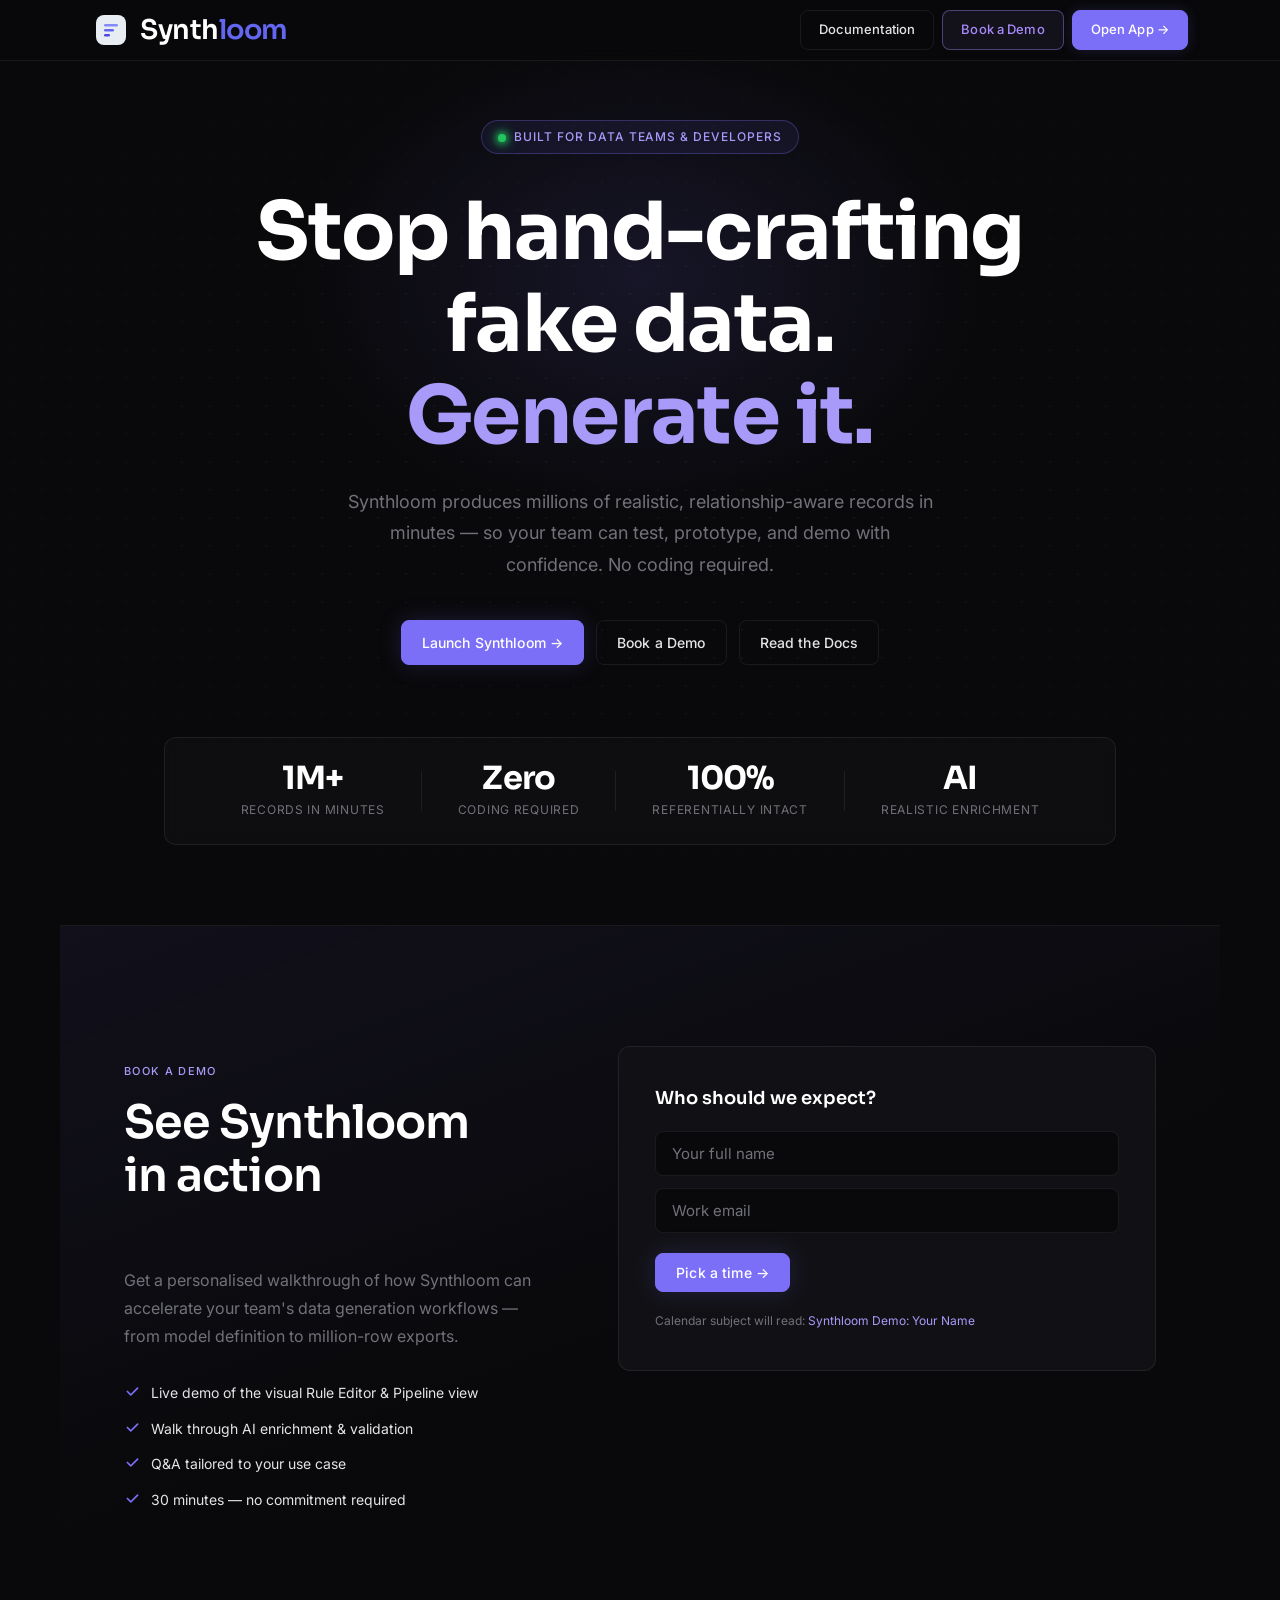
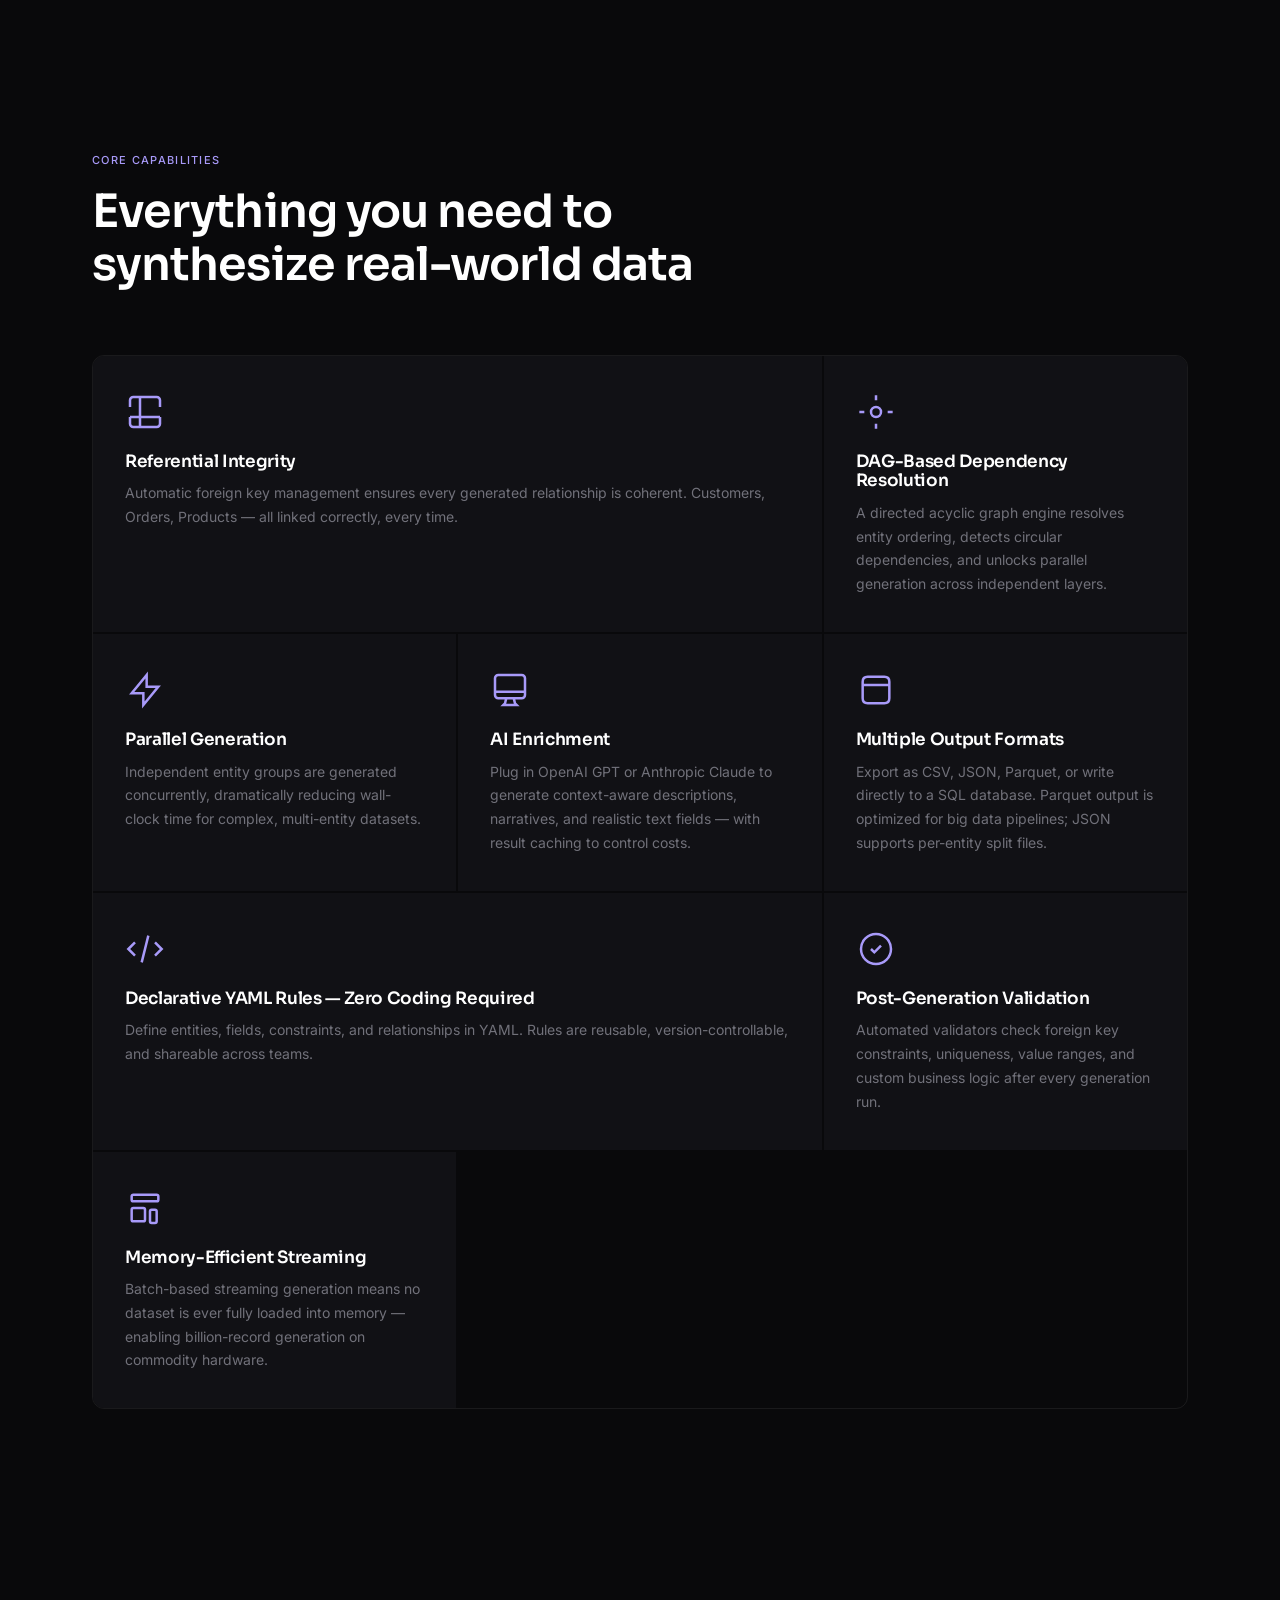
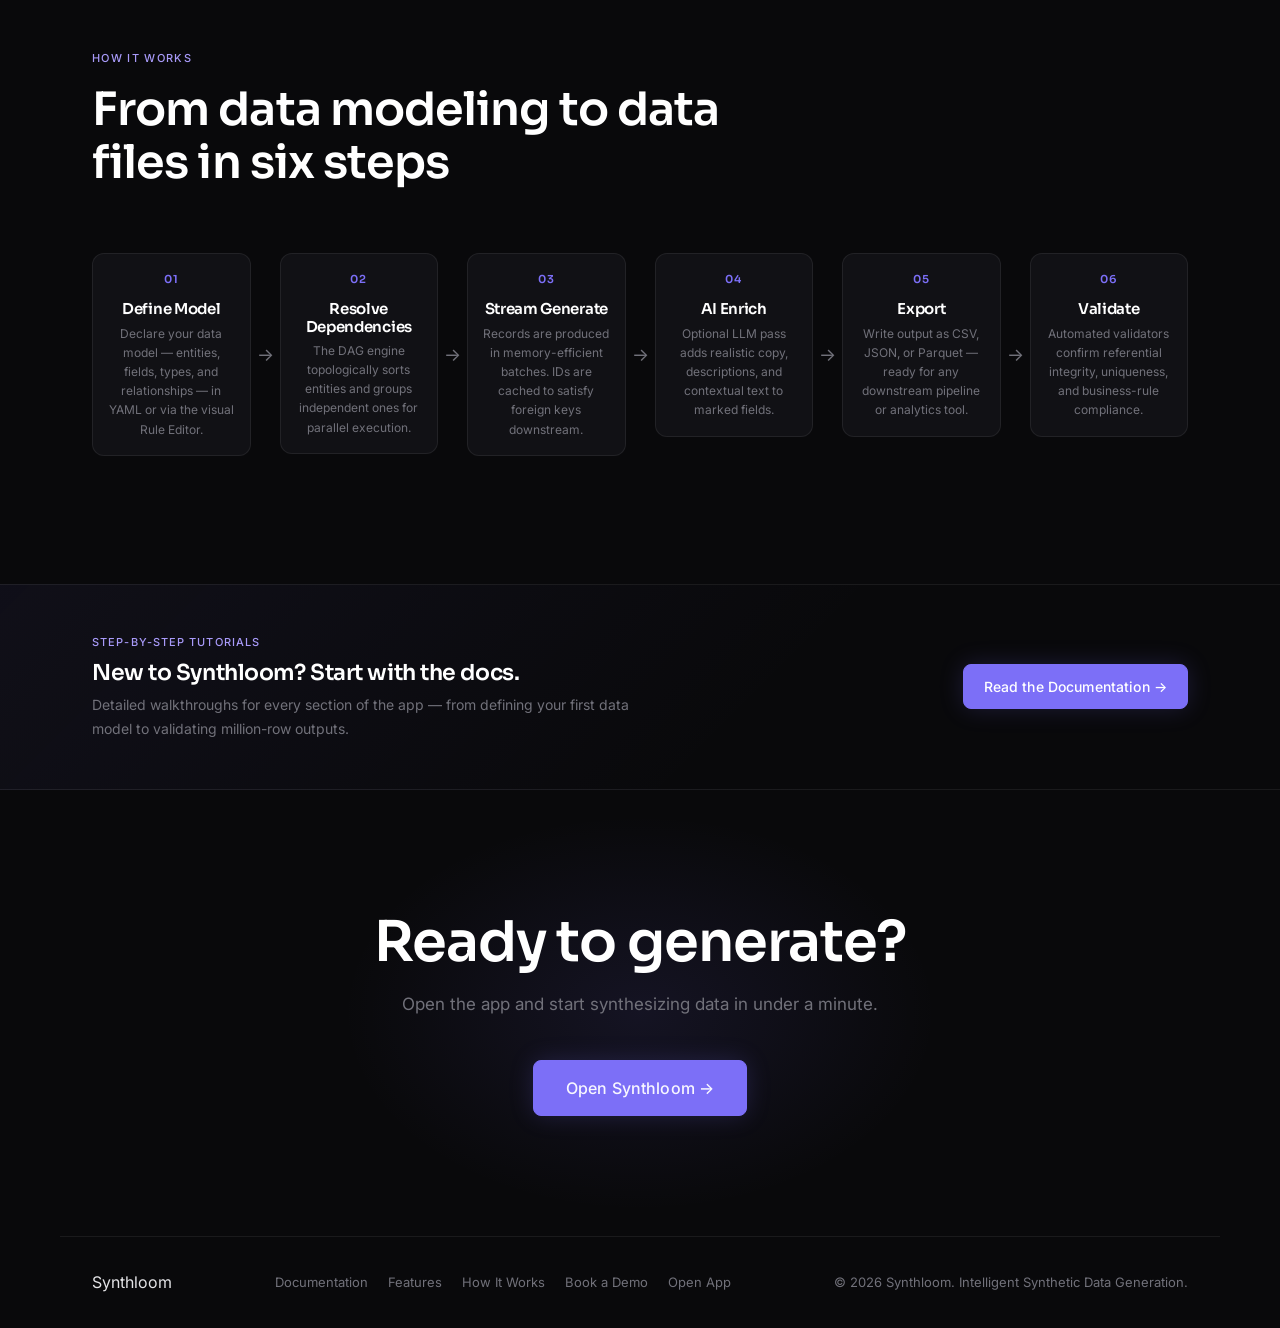
==== index.html @ d6b8dc67 "Merge branch 'release' of https://github.com/atadas10/Synthloom-Website into release" ====
<!DOCTYPE html>
<html lang="en">
<head>
  <meta charset="UTF-8" />
  <meta name="viewport" content="width=device-width, initial-scale=1.0" />
  <title>Synthloom — Intelligent Synthetic Data Generation</title>
  <link rel="preconnect" href="https://fonts.googleapis.com" />
  <link rel="preconnect" href="https://fonts.gstatic.com" crossorigin />
  <link href="https://fonts.googleapis.com/css2?family=Inter:wght@300;400;500;600&family=Sora:wght@300;400;600;700&display=swap" rel="stylesheet" />
  <link rel="stylesheet" href="styles.css" />
  <!-- Calendly -->
  <link href="https://assets.calendly.com/assets/external/widget.css" rel="stylesheet" />
  <script src="https://assets.calendly.com/assets/external/widget.js" type="text/javascript" async></script>
</head>
<body>

  <!-- NAV -->
  <nav class="nav">
    <div class="nav-inner">
      <a href="index.html" class="logo" style="display:flex;align-items:center;gap:10px;text-decoration:none;">
        <span class="brand-icon" style="display:inline-flex;align-items:center;">
          <!-- Updated logo SVG to match image -->
          <svg width="38" height="38" viewBox="0 0 38 38" fill="none">
            <rect x="4" y="4" width="30" height="30" rx="8" fill="#E8EDF3"/>
            <rect x="12" y="13" width="14" height="2.5" rx="1.25" fill="#818cf8"/>
            <rect x="12" y="18" width="10" height="2.5" rx="1.25" fill="#6366f1"/>
            <rect x="12" y="23" width="6" height="2.5" rx="1.25" fill="#4f46e5"/>
          </svg>
        </span>
        <span class="brand-name" style="font-family:var(--font-display);font-size:1.7rem;font-weight:600;letter-spacing:-0.5px;">
          <span style="color:#fff;">Synth</span><em class="brand-accent" style="font-style:normal;color:#6366f1;">loom</em>
        </span>
      </a>
      <div class="nav-right">
        <a href="docs.html" class="btn btn--ghost btn--nav">Documentation</a>
        <a href="#book-demo" class="btn btn--ghost btn--nav btn--nav-demo">Book a Demo</a>
        <a href="https://synthloom.atanuconsulting.in" target="_blank" rel="noopener" class="btn btn--nav btn--nav-open">Open App &rarr;</a>
      </div>
    </div>
  </nav>

  <!-- HERO -->
  <section class="hero">
    <div class="hero-badge"><span class="hero-badge-dot"></span>Built for data teams &amp; developers</div>
    <h1 class="hero-title">Stop hand-crafting fake data.<br /><span class="accent">Generate it.</span></h1>
    <p class="hero-sub">
      Synthloom produces millions of realistic, relationship-aware records in minutes —
      so your team can test, prototype, and demo with confidence. No coding required.
    </p>
    <div class="hero-actions">
      <a href="https://synthloom.atanuconsulting.in" target="_blank" rel="noopener" class="btn btn--primary">Launch Synthloom &rarr;</a>
      <a href="#book-demo" class="btn btn--ghost">Book a Demo</a>
      <a href="docs.html" class="btn btn--ghost">Read the Docs</a>
    </div>
    <div class="hero-stat-row">
      <div class="stat">
        <span class="stat-value">1M+</span>
        <span class="stat-label">Records in minutes</span>
      </div>
      <div class="stat-divider"></div>
      <div class="stat">
        <span class="stat-value">Zero</span>
        <span class="stat-label">Coding required</span>
      </div>
      <div class="stat-divider"></div>
      <div class="stat">
        <span class="stat-value">100%</span>
        <span class="stat-label">Referentially intact</span>
      </div>
      <div class="stat-divider"></div>
      <div class="stat">
        <span class="stat-value">AI</span>
        <span class="stat-label">Realistic enrichment</span>
      </div>
    </div>
  </section>

  <!-- BOOK A DEMO -->
  <section class="section demo-section" id="book-demo">
    <div class="demo-inner">
      <div class="demo-copy">
        <div class="section-label">Book a Demo</div>
        <h2 class="section-title">See Synthloom<br />in action</h2>
        <p class="demo-sub">
          Get a personalised walkthrough of how Synthloom can accelerate your team's
          data generation workflows — from model definition to million-row exports.
        </p>
        <ul class="demo-bullets">
          <li>
            <svg viewBox="0 0 20 20" fill="currentColor"><path fill-rule="evenodd" d="M16.707 5.293a1 1 0 010 1.414l-8 8a1 1 0 01-1.414 0l-4-4a1 1 0 011.414-1.414L8 12.586l7.293-7.293a1 1 0 011.414 0z" clip-rule="evenodd"/></svg>
            Live demo of the visual Rule Editor &amp; Pipeline view
          </li>
          <li>
            <svg viewBox="0 0 20 20" fill="currentColor"><path fill-rule="evenodd" d="M16.707 5.293a1 1 0 010 1.414l-8 8a1 1 0 01-1.414 0l-4-4a1 1 0 011.414-1.414L8 12.586l7.293-7.293a1 1 0 011.414 0z" clip-rule="evenodd"/></svg>
            Walk through AI enrichment &amp; validation
          </li>
          <li>
            <svg viewBox="0 0 20 20" fill="currentColor"><path fill-rule="evenodd" d="M16.707 5.293a1 1 0 010 1.414l-8 8a1 1 0 01-1.414 0l-4-4a1 1 0 011.414-1.414L8 12.586l7.293-7.293a1 1 0 011.414 0z" clip-rule="evenodd"/></svg>
            Q&amp;A tailored to your use case
          </li>
          <li>
            <svg viewBox="0 0 20 20" fill="currentColor"><path fill-rule="evenodd" d="M16.707 5.293a1 1 0 010 1.414l-8 8a1 1 0 01-1.414 0l-4-4a1 1 0 011.414-1.414L8 12.586l7.293-7.293a1 1 0 011.414 0z" clip-rule="evenodd"/></svg>
            30 minutes — no commitment required
          </li>
        </ul>
      </div>
      <div class="demo-calendly">
        <!-- Step 1: name capture -->
        <div class="demo-prefill" id="demo-prefill">
          <p class="demo-prefill-heading">Who should we expect?</p>
          <div class="demo-prefill-fields">
            <input id="demo-prefill-name" type="text" placeholder="Your full name" autocomplete="name" />
            <input id="demo-prefill-email" type="email" placeholder="Work email" autocomplete="email" />
          </div>
          <button class="btn btn--primary demo-prefill-btn" id="demo-prefill-submit">
            Pick a time &rarr;
          </button>
          <p class="demo-prefill-note">Calendar subject will read: <em id="demo-subject-preview">Synthloom Demo: Your Name</em></p>
        </div>
        <!-- Step 2: Calendly widget (rendered by JS) -->
        <div class="demo-calendly-widget" id="demo-calendly-widget"></div>
      </div>
    </div>
  </section>

  <!-- FEATURES GRID -->
  <section class="section" id="features">
    <div class="section-label">Core Capabilities</div>
    <h2 class="section-title">Everything you need to synthesize real-world data</h2>
    <div class="features-grid">

      <div class="feature-card feature-card--wide">
        <div class="feature-icon">
          <svg viewBox="0 0 24 24" fill="none" stroke="currentColor" stroke-width="1.5"><path d="M9 3H5a2 2 0 00-2 2v4m6-6h10a2 2 0 012 2v4M9 3v18m0 0h10a2 2 0 002-2v-4M9 21H5a2 2 0 01-2-2v-4m0 0h18"/></svg>
        </div>
        <h3>Referential Integrity</h3>
        <p>Automatic foreign key management ensures every generated relationship is coherent. Customers, Orders, Products — all linked correctly, every time.</p>
      </div>

      <div class="feature-card">
        <div class="feature-icon">
          <svg viewBox="0 0 24 24" fill="none" stroke="currentColor" stroke-width="1.5"><circle cx="12" cy="12" r="3"/><path d="M12 2v3m0 14v3M2 12h3m14 0h3"/></svg>
        </div>
        <h3>DAG-Based Dependency Resolution</h3>
        <p>A directed acyclic graph engine resolves entity ordering, detects circular dependencies, and unlocks parallel generation across independent layers.</p>
      </div>

      <div class="feature-card">
        <div class="feature-icon">
          <svg viewBox="0 0 24 24" fill="none" stroke="currentColor" stroke-width="1.5"><path d="M13 10V3L4 14h7v7l9-11h-7z"/></svg>
        </div>
        <h3>Parallel Generation</h3>
        <p>Independent entity groups are generated concurrently, dramatically reducing wall-clock time for complex, multi-entity datasets.</p>
      </div>

      <div class="feature-card">
        <div class="feature-icon">
          <svg viewBox="0 0 24 24" fill="none" stroke="currentColor" stroke-width="1.5"><path d="M9.75 17L9 20l-1 1h8l-1-1-.75-3M3 13h18M5 17h14a2 2 0 002-2V5a2 2 0 00-2-2H5a2 2 0 00-2 2v10a2 2 0 002 2z"/></svg>
        </div>
        <h3>AI Enrichment</h3>
        <p>Plug in OpenAI GPT or Anthropic Claude to generate context-aware descriptions, narratives, and realistic text fields — with result caching to control costs.</p>
      </div>

      <div class="feature-card">
        <div class="feature-icon">
          <svg viewBox="0 0 24 24" fill="none" stroke="currentColor" stroke-width="1.5"><path d="M4 7v10c0 2 1 3 3 3h10c2 0 3-1 3-3V7c0-2-1-3-3-3H7C5 4 4 5 4 7z"/><path d="M4 9h16"/></svg>
        </div>
        <h3>Multiple Output Formats</h3>
        <p>Export as CSV, JSON, Parquet, or write directly to a SQL database. Parquet output is optimized for big data pipelines; JSON supports per-entity split files.</p>
      </div>

      <div class="feature-card feature-card--wide">
        <div class="feature-icon">
          <svg viewBox="0 0 24 24" fill="none" stroke="currentColor" stroke-width="1.5"><path d="M10 20l4-16m4 4l4 4-4 4M6 16l-4-4 4-4"/></svg>
        </div>
        <h3>Declarative YAML Rules — Zero Coding Required</h3>
        <p>Define entities, fields, constraints, and relationships in YAML. Rules are reusable, version-controllable, and shareable across teams.</p>
      </div>

      <div class="feature-card">
        <div class="feature-icon">
          <svg viewBox="0 0 24 24" fill="none" stroke="currentColor" stroke-width="1.5"><path d="M9 12l2 2 4-4m6 2a9 9 0 11-18 0 9 9 0 0118 0z"/></svg>
        </div>
        <h3>Post-Generation Validation</h3>
        <p>Automated validators check foreign key constraints, uniqueness, value ranges, and custom business logic after every generation run.</p>
      </div>

      <div class="feature-card">
        <div class="feature-icon">
          <svg viewBox="0 0 24 24" fill="none" stroke="currentColor" stroke-width="1.5"><path d="M4 5a1 1 0 011-1h14a1 1 0 011 1v2a1 1 0 01-1 1H5a1 1 0 01-1-1V5zm0 8a1 1 0 011-1h6a1 1 0 011 1v6a1 1 0 01-1 1H5a1 1 0 01-1-1v-6zm12 0a1 1 0 00-1 1v6a1 1 0 001 1h2a1 1 0 001-1v-6a1 1 0 00-1-1h-2z"/></svg>
        </div>
        <h3>Memory-Efficient Streaming</h3>
        <p>Batch-based streaming generation means no dataset is ever fully loaded into memory — enabling billion-record generation on commodity hardware.</p>
      </div>

    </div>
  </section>

  <!-- HOW IT WORKS -->
  <section class="section" id="how-it-works">
    <div class="section-label">How It Works</div>
    <h2 class="section-title">From data modeling to data files in six steps</h2>
    <div class="pipeline">
      <div class="pipeline-step">
        <div class="step-num">01</div>
        <div class="step-body">
          <h4>Define Model</h4>
          <p>Declare your data model — entities, fields, types, and relationships — in YAML or via the visual Rule Editor.</p>
        </div>
      </div>
      <div class="pipeline-arrow">&rarr;</div>
      <div class="pipeline-step">
        <div class="step-num">02</div>
        <div class="step-body">
          <h4>Resolve Dependencies</h4>
          <p>The DAG engine topologically sorts entities and groups independent ones for parallel execution.</p>
        </div>
      </div>
      <div class="pipeline-arrow">&rarr;</div>
      <div class="pipeline-step">
        <div class="step-num">03</div>
        <div class="step-body">
          <h4>Stream Generate</h4>
          <p>Records are produced in memory-efficient batches. IDs are cached to satisfy foreign keys downstream.</p>
        </div>
      </div>
      <div class="pipeline-arrow">&rarr;</div>
      <div class="pipeline-step">
        <div class="step-num">04</div>
        <div class="step-body">
          <h4>AI Enrich</h4>
          <p>Optional LLM pass adds realistic copy, descriptions, and contextual text to marked fields.</p>
        </div>
      </div>
      <div class="pipeline-arrow">&rarr;</div>
      <div class="pipeline-step">
        <div class="step-num">05</div>
        <div class="step-body">
          <h4>Export</h4>
          <p>Write output as CSV, JSON, or Parquet — ready for any downstream pipeline or analytics tool.</p>
        </div>
      </div>
      <div class="pipeline-arrow">&rarr;</div>
      <div class="pipeline-step">
        <div class="step-num">06</div>
        <div class="step-body">
          <h4>Validate</h4>
          <p>Automated validators confirm referential integrity, uniqueness, and business-rule compliance.</p>
        </div>
      </div>
    </div>
  </section>

  <!-- DOCS BANNER -->
  <section class="docs-banner">
    <div class="docs-banner-inner">
      <div class="docs-banner-text">
        <p class="docs-banner-label">Step-by-step tutorials</p>
        <h3 class="docs-banner-title">New to Synthloom? Start with the docs.</h3>
        <p class="docs-banner-sub">Detailed walkthroughs for every section of the app — from defining your first data model to validating million-row outputs.</p>
      </div>
      <a href="docs.html" class="btn btn--primary">Read the Documentation &rarr;</a>
    </div>
  </section>

  <!-- CTA -->
  <section class="cta-section">
    <h2 class="cta-title">Ready to generate?</h2>
    <p class="cta-sub">Open the app and start synthesizing data in under a minute.</p>
    <a href="https://synthloom.atanuconsulting.in" target="_blank" rel="noopener" class="btn btn--primary btn--large">Open Synthloom &rarr;</a>
  </section>

  <!-- FOOTER -->
  <footer class="footer">
    <span class="logo">Synthloom</span>
    <nav class="footer-links">
      <a href="docs.html">Documentation</a>
      <a href="#features">Features</a>
      <a href="#how-it-works">How It Works</a>
      <a href="#book-demo">Book a Demo</a>
      <a href="https://synthloom.atanuconsulting.in" target="_blank" rel="noopener">Open App</a>
    </nav>
    <span class="footer-copy">&copy; 2026 Synthloom. Intelligent Synthetic Data Generation.</span>
  </footer>

  <script src="main.js"></script>
</body>
</html>
---- styles.css ----
/* ============================================================
   Synthloom — Marketing Site Stylesheet
   Palette: Near-black / off-white / electric indigo accent
   ============================================================ */

*, *::before, *::after {
  box-sizing: border-box;
  margin: 0;
  padding: 0;
}

:root {
  --bg: #09090b;
  --surface: #111115;
  --surface-alt: #0f0f12;
  --border: rgba(255, 255, 255, 0.07);
  --text: #e4e4e7;
  --muted: #71717a;
  --accent: #7c6ff7;
  --accent-light: #a89af9;
  --accent-glow: rgba(124, 111, 247, 0.18);

  --font-sans: 'Inter', system-ui, sans-serif;
  --font-display: 'Sora', 'Inter', system-ui, sans-serif;

  --radius: 12px;
  --radius-sm: 8px;

  --section-py: 120px;
  --max-w: 1160px;
}

html {
  scroll-behavior: smooth;
}

body {
  background: var(--bg);
  color: var(--text);
  font-family: var(--font-sans);
  font-size: 16px;
  line-height: 1.65;
  -webkit-font-smoothing: antialiased;
}

/* ── TYPOGRAPHY ─────────────────────────────────────────── */

h1, h2, h3, h4 {
  font-family: var(--font-display);
  font-weight: 600;
  letter-spacing: -0.02em;
  line-height: 1.15;
}

p {
  color: var(--muted);
  line-height: 1.75;
}

a {
  color: inherit;
  text-decoration: none;
}

/* ── BUTTONS ─────────────────────────────────────────────── */

.btn {
  display: inline-flex;
  align-items: center;
  gap: 6px;
  font-family: var(--font-sans);
  font-size: 14px;
  font-weight: 500;
  letter-spacing: 0.01em;
  border-radius: var(--radius-sm);
  padding: 10px 20px;
  border: 1px solid transparent;
  cursor: pointer;
  transition: all 0.2s ease;
  white-space: nowrap;
}

.btn--primary {
  background: var(--accent);
  color: #fff;
  border-color: var(--accent);
  box-shadow: 0 0 24px var(--accent-glow);
}

.btn--primary:hover {
  background: var(--accent-light);
  border-color: var(--accent-light);
  box-shadow: 0 0 36px rgba(168, 154, 249, 0.3);
  transform: translateY(-1px);
}

.btn--ghost {
  background: transparent;
  color: var(--text);
  border-color: var(--border);
}

.btn--ghost:hover {
  border-color: rgba(255, 255, 255, 0.18);
  background: rgba(255, 255, 255, 0.04);
}

.btn--nav {
  background: transparent;
  color: var(--text);
  border-color: var(--border);
  padding: 8px 18px;
  font-size: 13px;
}

.btn--nav:hover {
  background: rgba(255, 255, 255, 0.05);
  border-color: rgba(255, 255, 255, 0.15);
}

.btn--nav-demo {
  color: #a78bfa;
  border-color: rgba(167, 139, 250, 0.4);
  background: rgba(167, 139, 250, 0.07);
}

.btn--nav-demo:hover {
  background: rgba(167, 139, 250, 0.15);
  border-color: rgba(167, 139, 250, 0.7);
  box-shadow: 0 0 14px rgba(167, 139, 250, 0.25);
}

.btn--nav-open {
  color: #fff;
  background: var(--accent);
  border-color: var(--accent);
  box-shadow: 0 0 14px var(--accent-glow);
}

.btn--nav-open:hover {
  background: var(--accent-light);
  border-color: var(--accent-light);
  box-shadow: 0 0 22px rgba(168, 154, 249, 0.4);
  transform: translateY(-1px);
}

.btn--large {
  font-size: 16px;
  padding: 14px 32px;
}

/* ── NAV ─────────────────────────────────────────────────── */

.nav {
  position: fixed;
  top: 0;
  left: 0;
  right: 0;
  z-index: 100;
  border-bottom: 1px solid var(--border);
  backdrop-filter: blur(16px);
  -webkit-backdrop-filter: blur(16px);
  background: rgba(9, 9, 11, 0.8);
}

.nav-inner {
  max-width: var(--max-w);
  margin: 0 auto;
  padding: 0 32px;
  height: 60px;
  display: flex;
  align-items: center;
  justify-content: space-between;
}

.nav-right {
  display: flex;
  align-items: center;
  gap: 8px;
}

/* ── DOCS BANNER ─────────────────────────────────────────── */

.docs-banner {
  border-top: 1px solid var(--border);
  border-bottom: 1px solid var(--border);
  background: linear-gradient(135deg, rgba(124,111,247,0.06) 0%, transparent 60%);
}

.docs-banner-inner {
  max-width: var(--max-w);
  margin: 0 auto;
  padding: 48px 32px;
  display: flex;
  align-items: center;
  justify-content: space-between;
  gap: 40px;
}

.docs-banner-label {
  font-size: 11px;
  font-weight: 500;
  letter-spacing: 0.1em;
  text-transform: uppercase;
  color: var(--accent-light);
  margin-bottom: 8px;
}

.docs-banner-title {
  font-family: var(--font-display);
  font-size: 22px;
  font-weight: 600;
  color: #fff;
  letter-spacing: -0.02em;
  margin-bottom: 8px;
}

.docs-banner-sub {
  font-size: 14px;
  color: var(--muted);
  max-width: 540px;
  line-height: 1.7;
  margin: 0;
}

/* ── DEMO / BOOK A CALL SECTION ──────────────────────────── */

.demo-section {
  border-top: 1px solid var(--border);
  background: linear-gradient(160deg, rgba(124,111,247,0.07) 0%, transparent 55%);
}

.demo-inner {
  max-width: var(--max-w);
  margin: 0 auto;
  padding: 0 32px;
  display: grid;
  grid-template-columns: 1fr 1.25fr;
  gap: 64px;
  align-items: start;
}

.demo-copy {
  padding-top: 16px;
}

.demo-sub {
  font-size: 16px;
  color: var(--muted);
  line-height: 1.75;
  margin-top: 20px;
  margin-bottom: 32px;
  max-width: 420px;
}

.demo-bullets {
  list-style: none;
  display: flex;
  flex-direction: column;
  gap: 14px;
}

.demo-bullets li {
  display: flex;
  align-items: flex-start;
  gap: 10px;
  font-size: 14px;
  color: var(--text);
  line-height: 1.55;
}

.demo-bullets li svg {
  width: 17px;
  height: 17px;
  flex-shrink: 0;
  margin-top: 1px;
  color: var(--accent);
}

.demo-calendly {
  border: 1px solid var(--border);
  border-radius: var(--radius);
  overflow: hidden;
  background: var(--surface);
}

/* ── Step 1: name/email capture ── */
.demo-prefill {
  padding: 40px 36px;
  display: flex;
  flex-direction: column;
  gap: 20px;
}

.demo-prefill-heading {
  font-family: var(--font-display);
  font-size: 18px;
  font-weight: 600;
  color: #fff;
  margin: 0;
  line-height: 1.3;
}

.demo-prefill-fields {
  display: flex;
  flex-direction: column;
  gap: 12px;
}

.demo-prefill-fields input {
  background: var(--bg);
  border: 1px solid var(--border);
  border-radius: var(--radius-sm);
  color: var(--text);
  font-family: var(--font-sans);
  font-size: 15px;
  padding: 12px 16px;
  width: 100%;
  outline: none;
  transition: border-color 0.2s;
}

.demo-prefill-fields input::placeholder {
  color: var(--muted);
}

.demo-prefill-fields input:focus {
  border-color: var(--accent);
}

.demo-prefill-btn {
  align-self: flex-start;
}

.demo-prefill-note {
  font-size: 12px;
  color: var(--muted);
  margin: 0;
  line-height: 1.5;
}

.demo-prefill-note em {
  color: var(--accent-light);
  font-style: normal;
}

/* ── Step 2: Calendly widget ── */
.demo-calendly-widget {
  display: none;
  width: 100%;
}

.demo-calendly-widget .calendly-inline-widget,
.demo-calendly-widget iframe {
  width: 100%;
  min-width: 0 !important;
  height: auto !important;
  min-height: 630px;
}

@media (max-width: 900px) {
  .demo-inner {
    grid-template-columns: 1fr;
    gap: 40px;
  }
}

/* ── FOOTER LINKS ────────────────────────────────────────── */

.footer-links {
  display: flex;
  gap: 20px;
}

.footer-links a {
  font-size: 13px;
  color: var(--muted);
  transition: color 0.15s;
}

.footer-links a:hover {
  color: var(--text);
}

/* ── HERO ─────────────────────────────────────────────────── */

.hero {
  min-height: 100vh;
  display: flex;
  flex-direction: column;
  align-items: center;
  justify-content: center;
  text-align: center;
  padding: 120px 32px 80px;
  position: relative;
  overflow: hidden;
}

/* Subtle radial glow behind hero */
.hero::before {
  content: '';
  position: absolute;
  top: 30%;
  left: 50%;
  transform: translate(-50%, -50%);
  width: 700px;
  height: 500px;
  background: radial-gradient(ellipse at center, rgba(124, 111, 247, 0.12) 0%, transparent 70%);
  pointer-events: none;
}

/* Fine dot-grid texture */
.hero::after {
  content: '';
  position: absolute;
  inset: 0;
  background-image: radial-gradient(rgba(255,255,255,0.04) 1px, transparent 1px);
  background-size: 28px 28px;
  pointer-events: none;
  mask-image: radial-gradient(ellipse 80% 60% at 50% 50%, black 30%, transparent 100%);
}

.hero-badge {
  display: inline-block;
  font-size: 12px;
  font-weight: 500;
  letter-spacing: 0.08em;
  text-transform: uppercase;
  color: var(--accent-light);
  border: 1px solid rgba(124, 111, 247, 0.3);
  background: rgba(124, 111, 247, 0.08);
  padding: 6px 16px;
  border-radius: 100px;
  margin-bottom: 32px;
  position: relative;
  z-index: 1;
}

.hero-badge-dot {
  display: inline-block;
  width: 8px;
  height: 8px;
  border-radius: 50%;
  background: #22c55e;
  box-shadow: 0 0 6px 2px rgba(34, 197, 94, 0.7), 0 0 12px 4px rgba(34, 197, 94, 0.35);
  margin-right: 8px;
  vertical-align: middle;
  animation: dot-pulse 2s ease-in-out infinite;
}

@keyframes dot-pulse {
  0%, 100% { box-shadow: 0 0 6px 2px rgba(34, 197, 94, 0.7), 0 0 12px 4px rgba(34, 197, 94, 0.35); }
  50% { box-shadow: 0 0 10px 4px rgba(34, 197, 94, 0.9), 0 0 20px 8px rgba(34, 197, 94, 0.5); }
}

.hero-title {
  font-size: clamp(42px, 7vw, 80px);
  font-weight: 700;
  color: #fff;
  max-width: 820px;
  position: relative;
  z-index: 1;
  margin-bottom: 24px;
}

.accent {
  color: var(--accent-light);
}

.hero-sub {
  font-size: 18px;
  color: var(--muted);
  max-width: 600px;
  line-height: 1.75;
  position: relative;
  z-index: 1;
  margin-bottom: 40px;
}

.hero-actions {
  display: flex;
  align-items: center;
  gap: 12px;
  position: relative;
  z-index: 1;
  margin-bottom: 72px;
}

.hero-stat-row {
  display: flex;
  align-items: center;
  gap: 0;
  border: 1px solid var(--border);
  border-radius: var(--radius);
  background: rgba(255, 255, 255, 0.025);
  backdrop-filter: blur(8px);
  padding: 24px 40px;
  position: relative;
  z-index: 1;
}

.stat {
  display: flex;
  flex-direction: column;
  align-items: center;
  padding: 0 36px;
}

.stat-value {
  font-family: var(--font-display);
  font-size: 32px;
  font-weight: 700;
  color: #fff;
  letter-spacing: -0.03em;
  line-height: 1;
}

.stat-label {
  font-size: 12px;
  color: var(--muted);
  margin-top: 6px;
  text-transform: uppercase;
  letter-spacing: 0.06em;
}

.stat-divider {
  width: 1px;
  height: 40px;
  background: var(--border);
  flex-shrink: 0;
}

/* ── SECTIONS ─────────────────────────────────────────────── */

.section {
  padding: var(--section-py) 32px;
  max-width: var(--max-w);
  margin: 0 auto;
}

.section--alt {
  max-width: 100%;
  background: var(--surface-alt);
  border-top: 1px solid var(--border);
  border-bottom: 1px solid var(--border);
  padding: var(--section-py) 32px;
}

.section--alt > * {
  max-width: var(--max-w);
  margin-left: auto;
  margin-right: auto;
}

.section-label {
  font-size: 11px;
  font-weight: 500;
  letter-spacing: 0.12em;
  text-transform: uppercase;
  color: var(--accent-light);
  margin-bottom: 16px;
}

.section-title {
  font-size: clamp(28px, 4vw, 46px);
  color: #fff;
  max-width: 640px;
  margin-bottom: 64px;
}

/* ── FEATURES GRID ───────────────────────────────────────── */

.features-grid {
  display: grid;
  grid-template-columns: repeat(3, 1fr);
  gap: 2px;
  border: 1px solid var(--border);
  border-radius: var(--radius);
  overflow: hidden;
}

.feature-card {
  background: var(--surface);
  padding: 36px 32px;
  transition: background 0.2s ease;
  position: relative;
  overflow: hidden;
}

.feature-card::before {
  content: '';
  position: absolute;
  inset: 0;
  background: var(--accent-glow);
  opacity: 0;
  transition: opacity 0.3s ease;
}

.feature-card:hover::before {
  opacity: 1;
}

.feature-card--wide {
  grid-column: span 2;
}

.feature-icon {
  width: 40px;
  height: 40px;
  color: var(--accent-light);
  margin-bottom: 20px;
}

.feature-icon svg {
  width: 100%;
  height: 100%;
}

.feature-card h3 {
  font-size: 17px;
  font-weight: 600;
  color: #fff;
  margin-bottom: 10px;
  position: relative;
  z-index: 1;
}

.feature-card p {
  font-size: 14px;
  color: var(--muted);
  line-height: 1.7;
  position: relative;
  z-index: 1;
}

/* ── PLATFORM GRID ───────────────────────────────────────── */

.platform-grid {
  display: grid;
  grid-template-columns: repeat(3, 1fr);
  gap: 32px;
  max-width: var(--max-w);
  margin: 0 auto;
}

.platform-block {
  padding: 32px;
  border: 1px solid var(--border);
  border-radius: var(--radius);
  background: var(--surface);
}

.platform-block-title {
  font-size: 15px;
  font-weight: 600;
  color: var(--accent-light);
  margin-bottom: 20px;
  letter-spacing: -0.01em;
}

.platform-list {
  list-style: none;
  display: flex;
  flex-direction: column;
  gap: 12px;
}

.platform-list li {
  font-size: 14px;
  color: var(--muted);
  padding-left: 20px;
  position: relative;
  line-height: 1.5;
}

.platform-list li::before {
  content: '';
  position: absolute;
  left: 0;
  top: 7px;
  width: 6px;
  height: 6px;
  border-radius: 50%;
  background: var(--accent);
  opacity: 0.6;
}

/* ── PIPELINE ────────────────────────────────────────────── */
.info-tooltip {
  position: relative;
  display: inline-block;
  cursor: pointer;
  margin-left: 4px;
  font-size: 13px;
  vertical-align: middle;
}

.info-tooltip .tooltip-text {
  visibility: hidden;
  width: 220px;
  background: var(--surface-alt);
  color: var(--text);
  text-align: left;
  border-radius: var(--radius-sm);
  padding: 10px 14px;
  position: absolute;
  z-index: 10;
  bottom: 125%;
  left: 50%;
  transform: translateX(-50%);
  opacity: 0;
  transition: opacity 0.2s;
  box-shadow: 0 4px 24px rgba(0,0,0,0.18);
  font-size: 12px;
  line-height: 1.5;
  pointer-events: none;
}

.info-tooltip:hover .tooltip-text,
.info-tooltip:focus .tooltip-text {
  visibility: visible;
  opacity: 1;
  pointer-events: auto;
}

.pipeline {
  display: flex;
  align-items: flex-start;
  gap: 0;
  overflow-x: visible;
  padding-bottom: 8px;
}


.pipeline-step {
  flex: 1;
  min-width: 0;
  display: flex;
  flex-direction: column;
  align-items: center;
  justify-content: flex-start;
  padding: 16px 12px;
  border: 1px solid var(--border);
  border-radius: var(--radius);
  background: var(--surface);
  transition: border-color 0.2s;
  box-sizing: border-box;
  text-align: center;
}

.pipeline-step .step-body h4 {
  font-size: 15px;
  margin-bottom: 6px;
}

.pipeline-step .step-body p {
  font-size: 12px;
  color: var(--muted);
  margin-bottom: 0;
  margin-top: 0;
}

.pipeline-step:hover {
  border-color: rgba(124, 111, 247, 0.4);
}

.step-num {
  font-family: var(--font-display);
  font-size: 11px;
  font-weight: 600;
  letter-spacing: 0.1em;
  color: var(--accent);
  margin-bottom: 12px;
}

.step-body h4 {
  font-size: 14px;
  font-weight: 600;
  color: #fff;
  margin-bottom: 8px;
}

.step-body p {
  font-size: 13px;
  color: var(--muted);
  line-height: 1.6;
}

.pipeline-arrow {
  flex-shrink: 0;
  align-self: center;
  display: flex;
  align-items: center;
  padding: 0 6px;
  color: var(--muted);
  font-size: 18px;
}

/* ── CTA SECTION ─────────────────────────────────────────── */

.cta-section {
  text-align: center;
  padding: var(--section-py) 32px;
  position: relative;
  overflow: hidden;
}

.cta-section::before {
  content: '';
  position: absolute;
  top: 50%;
  left: 50%;
  transform: translate(-50%, -50%);
  width: 600px;
  height: 400px;
  background: radial-gradient(ellipse at center, rgba(124, 111, 247, 0.1) 0%, transparent 70%);
  pointer-events: none;
}

.cta-title {
  font-size: clamp(32px, 5vw, 56px);
  color: #fff;
  margin-bottom: 16px;
  position: relative;
  z-index: 1;
}

.cta-sub {
  font-size: 17px;
  color: var(--muted);
  margin-bottom: 40px;
  position: relative;
  z-index: 1;
}

/* ── FOOTER ──────────────────────────────────────────────── */

.footer {
  border-top: 1px solid var(--border);
  padding: 32px;
  display: flex;
  align-items: center;
  justify-content: space-between;
  max-width: var(--max-w);
  margin: 0 auto;
}

.footer-copy {
  font-size: 13px;
  color: var(--muted);
}

/* ── RESPONSIVE ──────────────────────────────────────────── */

@media (max-width: 1024px) {
  .features-grid {
    grid-template-columns: repeat(2, 1fr);
  }
  .feature-card--wide {
    grid-column: span 2;
  }
  .platform-grid {
    grid-template-columns: repeat(2, 1fr);
  }
}

@media (max-width: 768px) {
  :root {
    --section-py: 80px;
  }

  .hero-stat-row {
    flex-wrap: wrap;
    gap: 24px;
    padding: 20px 24px;
  }

  .stat-divider {
    display: none;
  }

  .stat {
    padding: 0 12px;
  }

  .features-grid {
    grid-template-columns: 1fr;
  }

  .feature-card--wide {
    grid-column: span 1;
  }

  .platform-grid {
    grid-template-columns: 1fr;
  }

  .pipeline {
    flex-direction: column;
    gap: 8px;
  }

  .pipeline-arrow {
    transform: rotate(90deg);
    margin: 0 auto;
    margin-top: 0;
    padding: 4px 0;
  }

  .pipeline-step {
    min-width: unset;
    width: 100%;
  }

  .footer {
    flex-direction: column;
    gap: 12px;
    text-align: center;
  }
}

/* ── SCROLL-IN ANIMATION ─────────────────────────────────── */

.fade-up {
  opacity: 0;
  transform: translateY(24px);
  transition: opacity 0.6s ease, transform 0.6s ease;
}

.fade-up.visible {
  opacity: 1;
  transform: translateY(0);
}
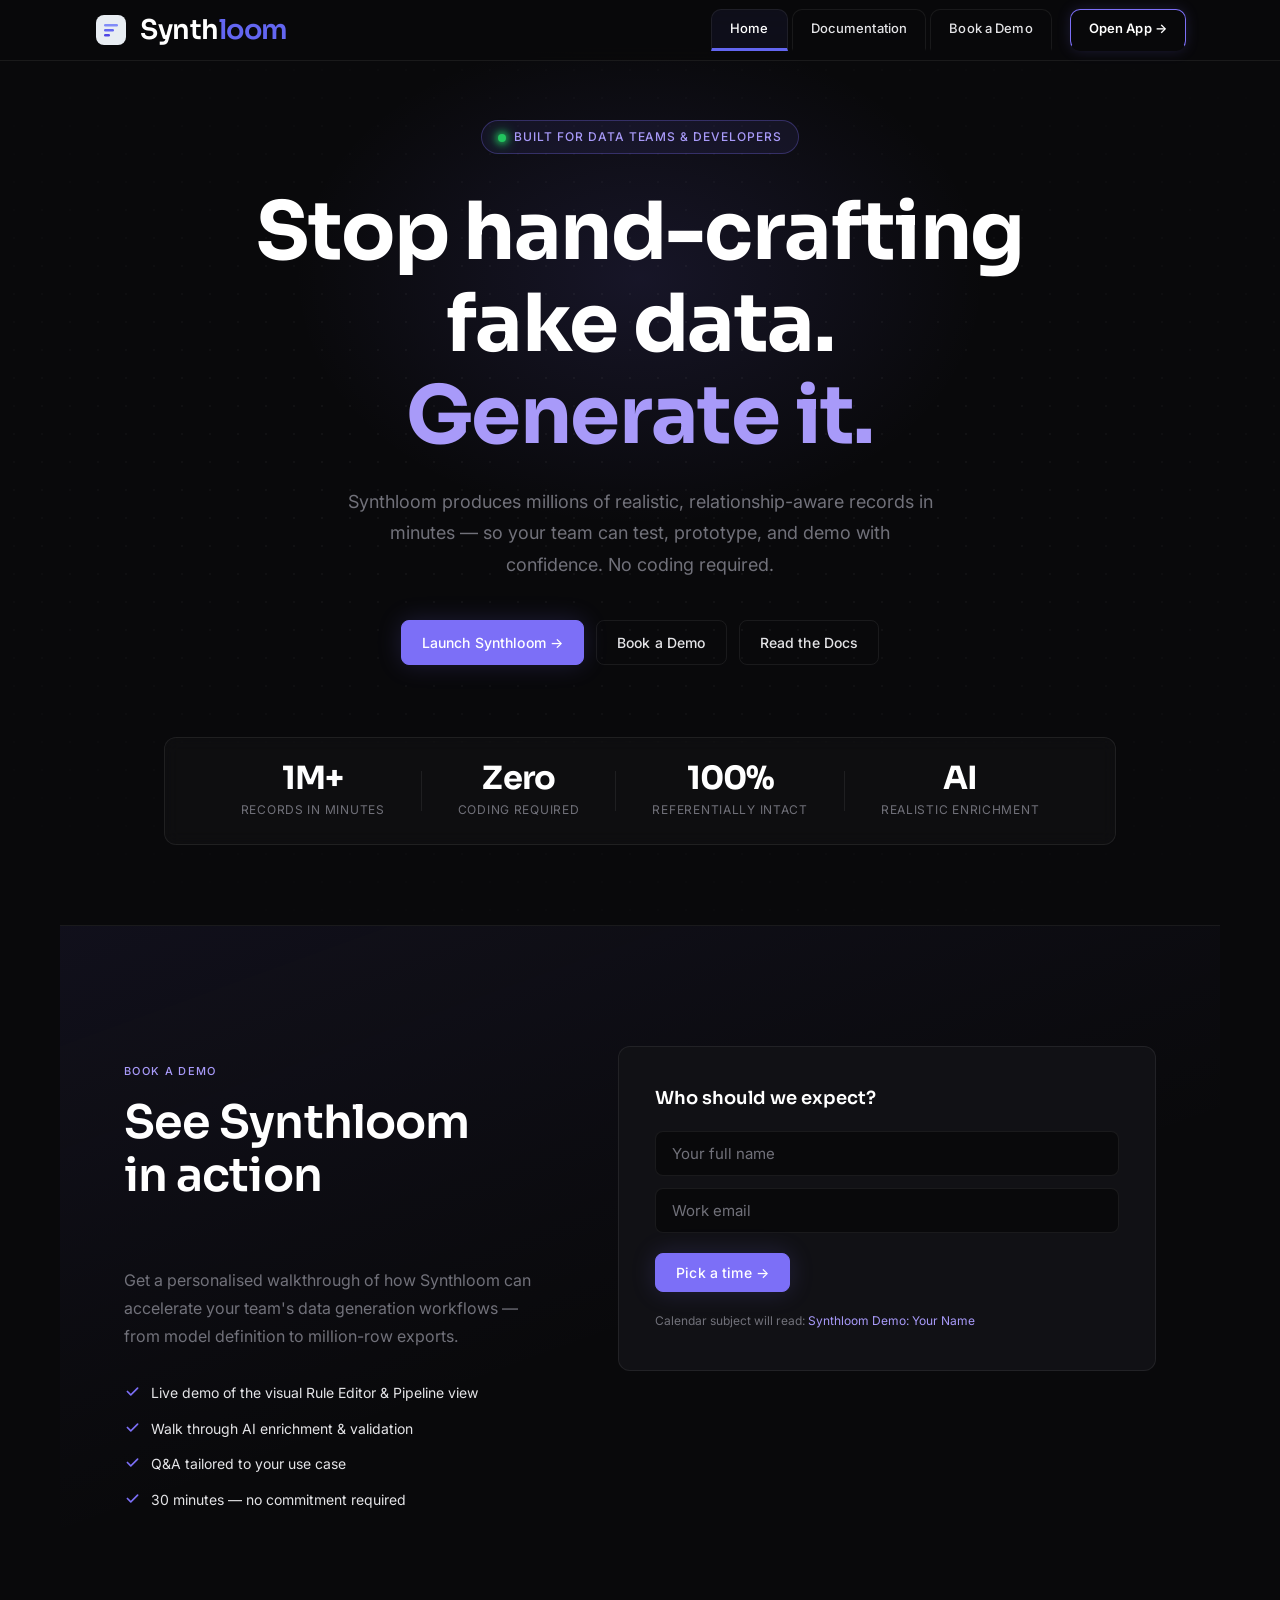
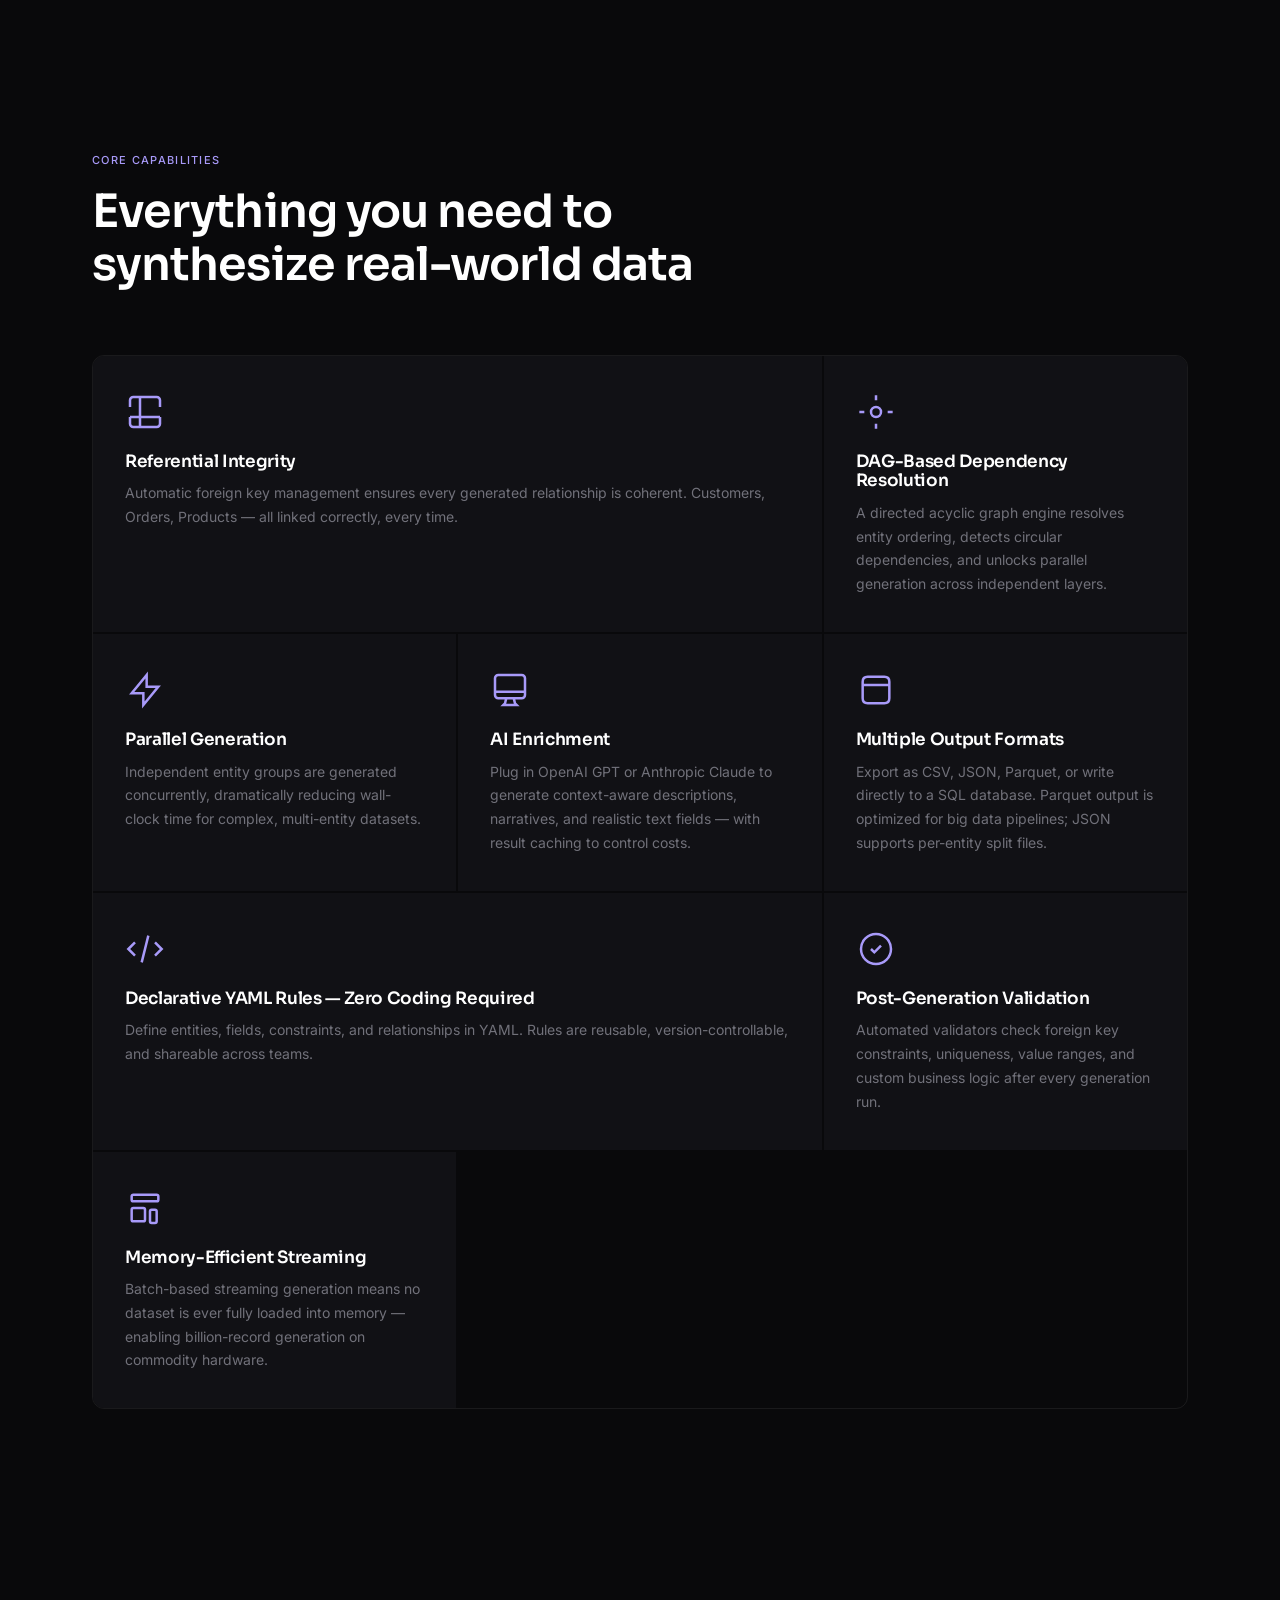
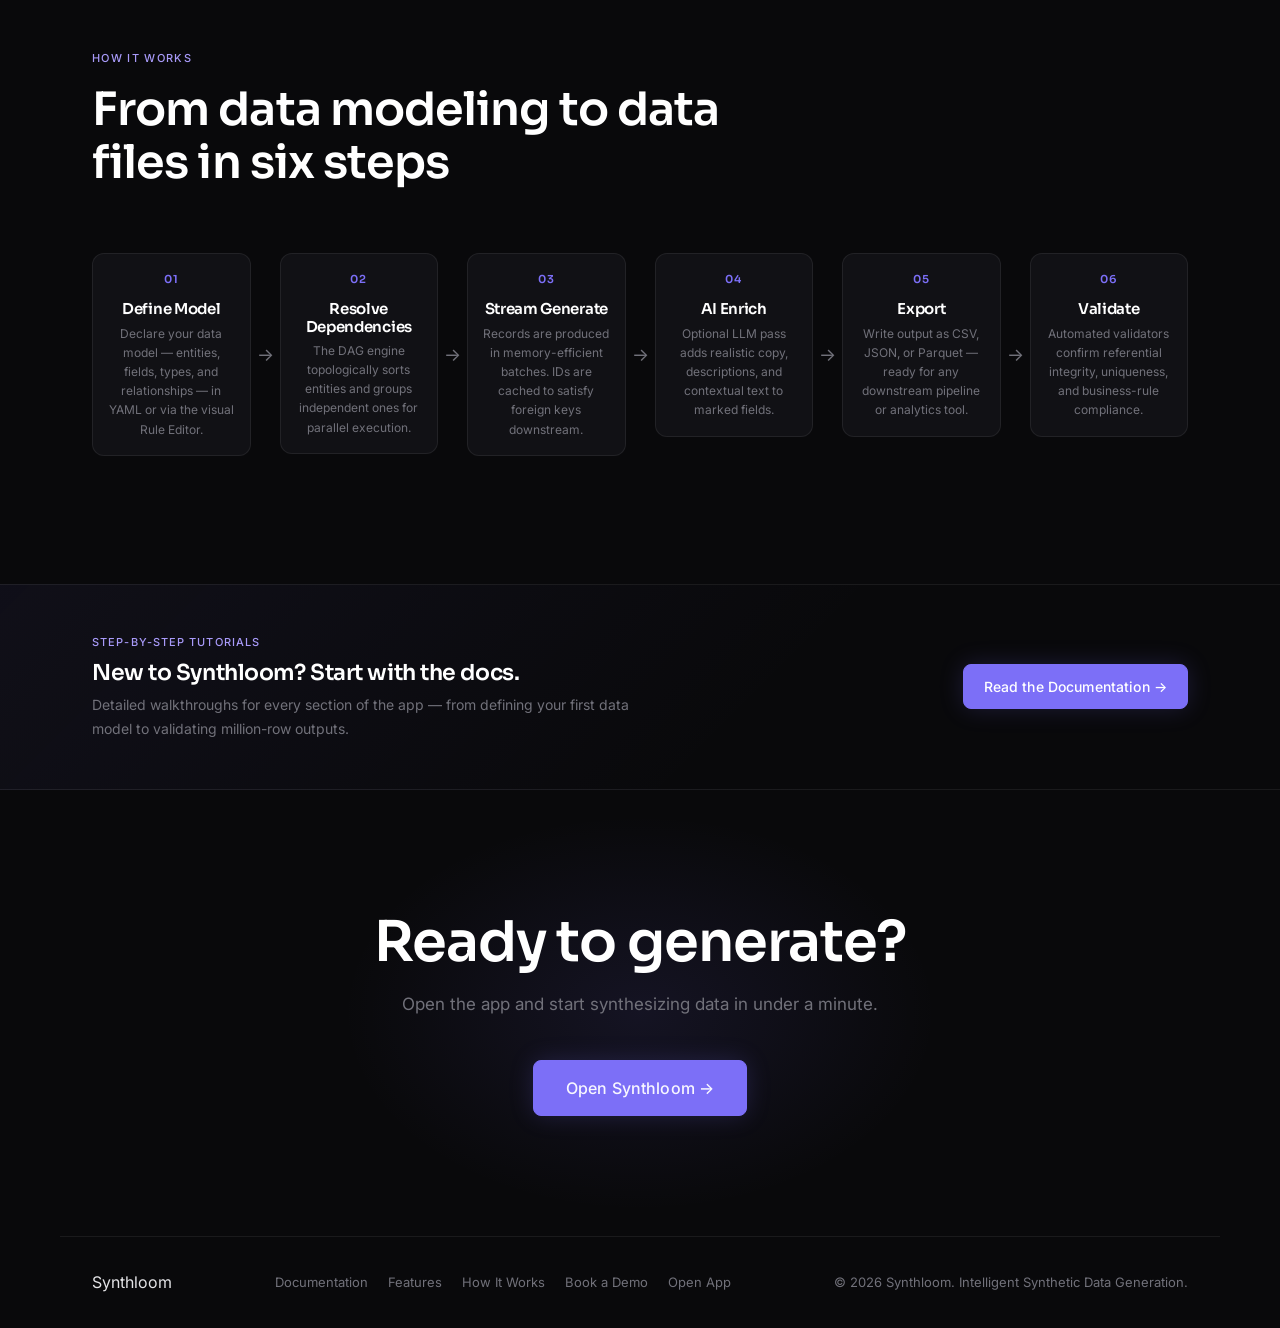
==== commit 61e46880: "Updated webpage" ====
--- a/index.html
+++ b/index.html
@@ -19,7 +19,6 @@
     <div class="nav-inner">
       <a href="index.html" class="logo" style="display:flex;align-items:center;gap:10px;text-decoration:none;">
         <span class="brand-icon" style="display:inline-flex;align-items:center;">
-          <!-- Updated logo SVG to match image -->
           <svg width="38" height="38" viewBox="0 0 38 38" fill="none">
             <rect x="4" y="4" width="30" height="30" rx="8" fill="#E8EDF3"/>
             <rect x="12" y="13" width="14" height="2.5" rx="1.25" fill="#818cf8"/>
@@ -31,14 +30,56 @@
           <span style="color:#fff;">Synth</span><em class="brand-accent" style="font-style:normal;color:#6366f1;">loom</em>
         </span>
       </a>
-      <div class="nav-right">
-        <a href="docs.html" class="btn btn--ghost btn--nav">Documentation</a>
-        <a href="#book-demo" class="btn btn--ghost btn--nav btn--nav-demo">Book a Demo</a>
+      <div class="nav-right" style="gap:0;">
+        <a href="index.html" class="btn btn--ghost btn--nav nav-link-home nav-link-active">Home</a>
+        <a href="docs.html" class="btn btn--ghost btn--nav nav-link-docs">Documentation</a>
+        <a href="#book-demo" class="btn btn--ghost btn--nav nav-link-demo">Book a Demo</a>
         <a href="https://synthloom.atanuconsulting.in" target="_blank" rel="noopener" class="btn btn--nav btn--nav-open">Open App &rarr;</a>
       </div>
     </div>
   </nav>
 
+  <style>
+    .nav-right .btn.btn--nav {
+      border-radius: 10px 10px 0 0;
+      border-bottom: 3.5px solid transparent;
+      margin: 0 2px;
+      font-weight: 500;
+      position: relative;
+      background: transparent;
+      transition: border-color 0.2s, color 0.2s;
+    }
+    .nav-right .btn.btn--nav.nav-link-active,
+    .nav-right .btn.btn--nav.active {
+      border-bottom: 3.5px solid #6366f1;
+      color: #fff;
+      background: rgba(99,102,241,0.07);
+      z-index: 2;
+    }
+    .nav-right .btn.btn--nav:hover {
+      color: #a89af9;
+    }
+    .nav-right .btn.btn--nav-open {
+      margin-left: 16px;
+      border-radius: 10px;
+      font-weight: 600;
+    }
+  </style>
+  <script>
+    // Fluid underline highlight for nav
+    (function() {
+      var path = window.location.pathname;
+      var home = document.querySelector('.nav-link-home');
+      var docs = document.querySelector('.nav-link-docs');
+      if (path.endsWith('docs.html')) {
+        docs && docs.classList.add('nav-link-active');
+        home && home.classList.remove('nav-link-active');
+      } else {
+        home && home.classList.add('nav-link-active');
+        docs && docs.classList.remove('nav-link-active');
+      }
+    })();
+  </script>
   <!-- HERO -->
   <section class="hero">
     <div class="hero-badge"><span class="hero-badge-dot"></span>Built for data teams &amp; developers</div>
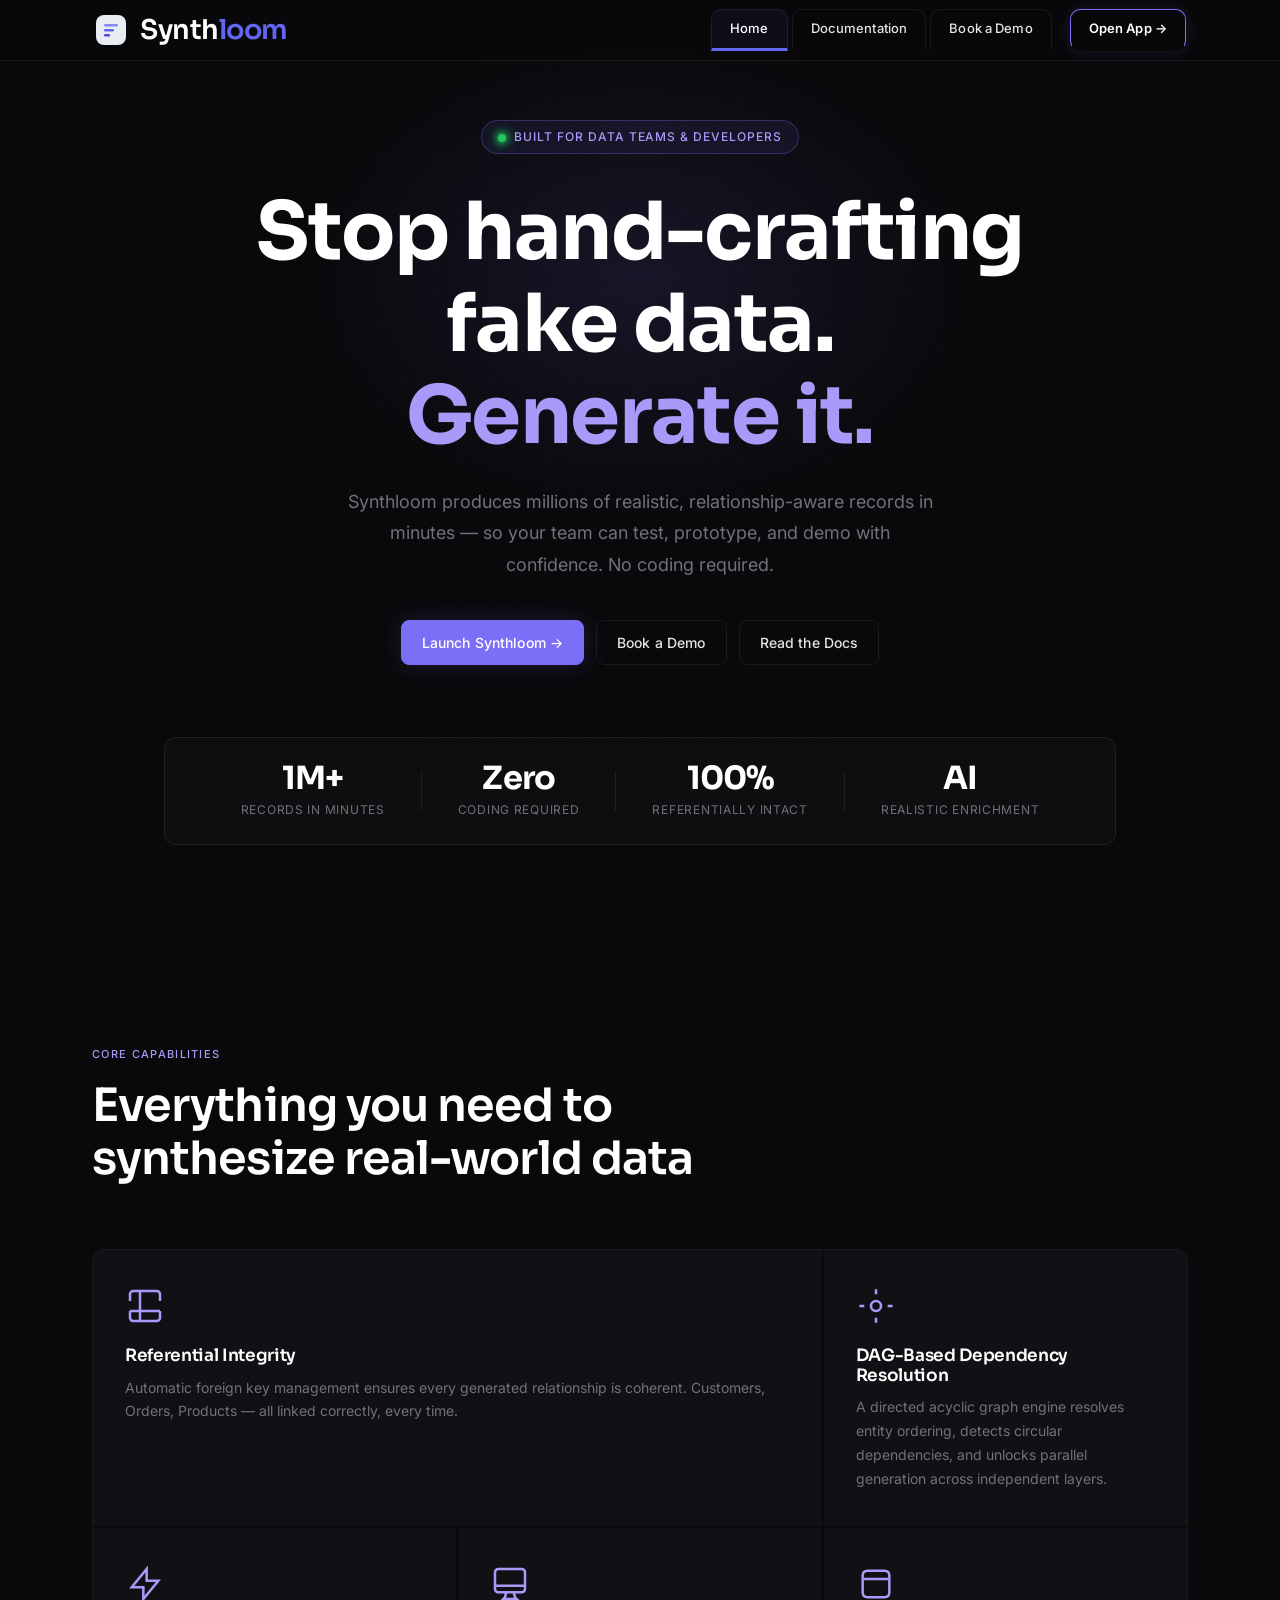
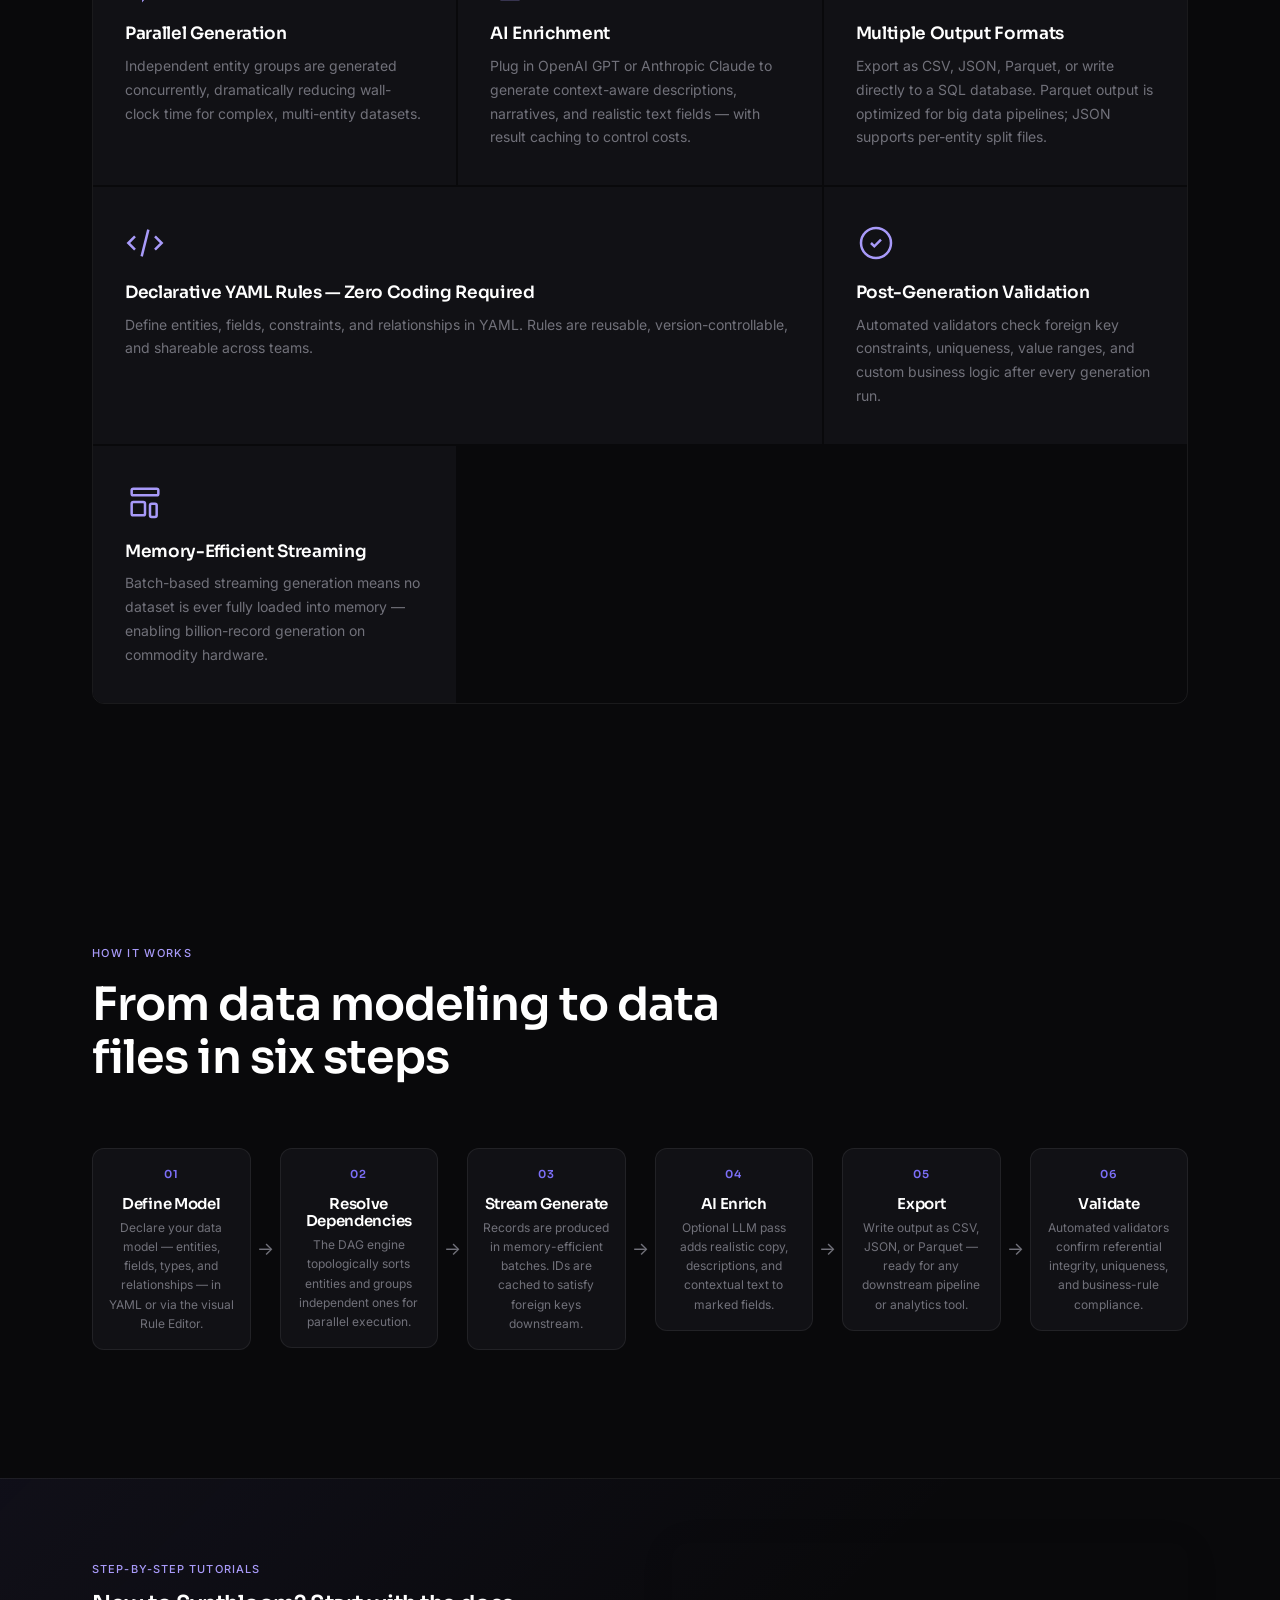
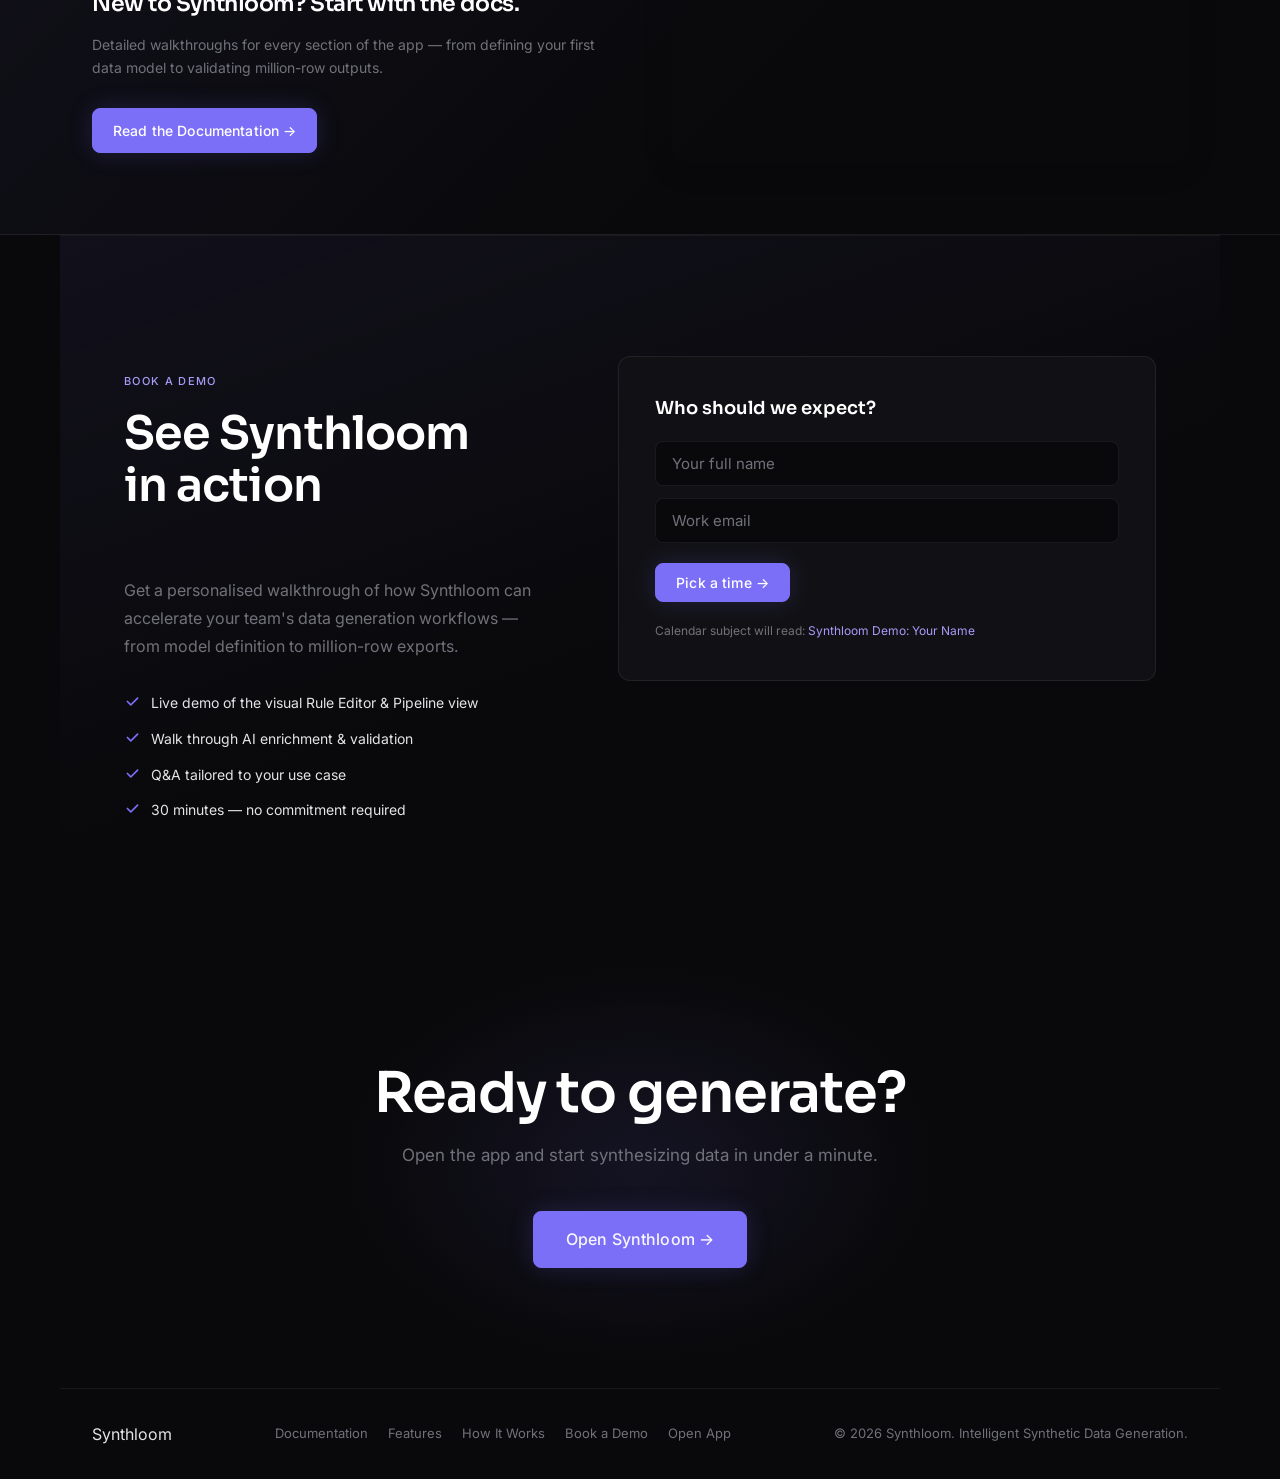
==== commit f18877a3: "Updated webpage" ====
--- a/index.html
+++ b/index.html
@@ -116,6 +116,149 @@
     </div>
   </section>
 
+  <!-- FEATURES GRID -->
+  <section class="section" id="features">
+    <div class="section-label">Core Capabilities</div>
+    <h2 class="section-title">Everything you need to synthesize real-world data</h2>
+    <div class="features-grid">
+
+      <div class="feature-card feature-card--wide">
+        <div class="feature-icon">
+          <svg viewBox="0 0 24 24" fill="none" stroke="currentColor" stroke-width="1.5"><path d="M9 3H5a2 2 0 00-2 2v4m6-6h10a2 2 0 012 2v4M9 3v18m0 0h10a2 2 0 002-2v-4M9 21H5a2 2 0 01-2-2v-4m0 0h18"/></svg>
+        </div>
+        <h3>Referential Integrity</h3>
+        <p>Automatic foreign key management ensures every generated relationship is coherent. Customers, Orders, Products — all linked correctly, every time.</p>
+      </div>
+
+      <div class="feature-card">
+        <div class="feature-icon">
+          <svg viewBox="0 0 24 24" fill="none" stroke="currentColor" stroke-width="1.5"><circle cx="12" cy="12" r="3"/><path d="M12 2v3m0 14v3M2 12h3m14 0h3"/></svg>
+        </div>
+        <h3>DAG-Based Dependency Resolution</h3>
+        <p>A directed acyclic graph engine resolves entity ordering, detects circular dependencies, and unlocks parallel generation across independent layers.</p>
+      </div>
+
+      <div class="feature-card">
+        <div class="feature-icon">
+          <svg viewBox="0 0 24 24" fill="none" stroke="currentColor" stroke-width="1.5"><path d="M13 10V3L4 14h7v7l9-11h-7z"/></svg>
+        </div>
+        <h3>Parallel Generation</h3>
+        <p>Independent entity groups are generated concurrently, dramatically reducing wall-clock time for complex, multi-entity datasets.</p>
+      </div>
+
+      <div class="feature-card">
+        <div class="feature-icon">
+          <svg viewBox="0 0 24 24" fill="none" stroke="currentColor" stroke-width="1.5"><path d="M9.75 17L9 20l-1 1h8l-1-1-.75-3M3 13h18M5 17h14a2 2 0 002-2V5a2 2 0 00-2-2H5a2 2 0 00-2 2v10a2 2 0 002 2z"/></svg>
+        </div>
+        <h3>AI Enrichment</h3>
+        <p>Plug in OpenAI GPT or Anthropic Claude to generate context-aware descriptions, narratives, and realistic text fields — with result caching to control costs.</p>
+      </div>
+
+      <div class="feature-card">
+        <div class="feature-icon">
+          <svg viewBox="0 0 24 24" fill="none" stroke="currentColor" stroke-width="1.5"><path d="M4 7v10c0 2 1 3 3 3h10c2 0 3-1 3-3V7c0-2-1-3-3-3H7C5 4 4 5 4 7z"/><path d="M4 9h16"/></svg>
+        </div>
+        <h3>Multiple Output Formats</h3>
+        <p>Export as CSV, JSON, Parquet, or write directly to a SQL database. Parquet output is optimized for big data pipelines; JSON supports per-entity split files.</p>
+      </div>
+
+      <div class="feature-card feature-card--wide">
+        <div class="feature-icon">
+          <svg viewBox="0 0 24 24" fill="none" stroke="currentColor" stroke-width="1.5"><path d="M10 20l4-16m4 4l4 4-4 4M6 16l-4-4 4-4"/></svg>
+        </div>
+        <h3>Declarative YAML Rules — Zero Coding Required</h3>
+        <p>Define entities, fields, constraints, and relationships in YAML. Rules are reusable, version-controllable, and shareable across teams.</p>
+      </div>
+
+      <div class="feature-card">
+        <div class="feature-icon">
+          <svg viewBox="0 0 24 24" fill="none" stroke="currentColor" stroke-width="1.5"><path d="M9 12l2 2 4-4m6 2a9 9 0 11-18 0 9 9 0 0118 0z"/></svg>
+        </div>
+        <h3>Post-Generation Validation</h3>
+        <p>Automated validators check foreign key constraints, uniqueness, value ranges, and custom business logic after every generation run.</p>
+      </div>
+
+      <div class="feature-card">
+        <div class="feature-icon">
+          <svg viewBox="0 0 24 24" fill="none" stroke="currentColor" stroke-width="1.5"><path d="M4 5a1 1 0 011-1h14a1 1 0 011 1v2a1 1 0 01-1 1H5a1 1 0 01-1-1V5zm0 8a1 1 0 011-1h6a1 1 0 011 1v6a1 1 0 01-1 1H5a1 1 0 01-1-1v-6zm12 0a1 1 0 00-1 1v6a1 1 0 001 1h2a1 1 0 001-1v-6a1 1 0 00-1-1h-2z"/></svg>
+        </div>
+        <h3>Memory-Efficient Streaming</h3>
+        <p>Batch-based streaming generation means no dataset is ever fully loaded into memory — enabling billion-record generation on commodity hardware.</p>
+      </div>
+
+    </div>
+  </section>
+
+  <!-- HOW IT WORKS -->
+  <section class="section" id="how-it-works">
+    <div class="section-label">How It Works</div>
+    <h2 class="section-title">From data modeling to data files in six steps</h2>
+    <div class="pipeline">
+      <div class="pipeline-step">
+        <div class="step-num">01</div>
+        <div class="step-body">
+          <h4>Define Model</h4>
+          <p>Declare your data model — entities, fields, types, and relationships — in YAML or via the visual Rule Editor.</p>
+        </div>
+      </div>
+      <div class="pipeline-arrow">&rarr;</div>
+      <div class="pipeline-step">
+        <div class="step-num">02</div>
+        <div class="step-body">
+          <h4>Resolve Dependencies</h4>
+          <p>The DAG engine topologically sorts entities and groups independent ones for parallel execution.</p>
+        </div>
+      </div>
+      <div class="pipeline-arrow">&rarr;</div>
+      <div class="pipeline-step">
+        <div class="step-num">03</div>
+        <div class="step-body">
+          <h4>Stream Generate</h4>
+          <p>Records are produced in memory-efficient batches. IDs are cached to satisfy foreign keys downstream.</p>
+        </div>
+      </div>
+      <div class="pipeline-arrow">&rarr;</div>
+      <div class="pipeline-step">
+        <div class="step-num">04</div>
+        <div class="step-body">
+          <h4>AI Enrich</h4>
+          <p>Optional LLM pass adds realistic copy, descriptions, and contextual text to marked fields.</p>
+        </div>
+      </div>
+      <div class="pipeline-arrow">&rarr;</div>
+      <div class="pipeline-step">
+        <div class="step-num">05</div>
+        <div class="step-body">
+          <h4>Export</h4>
+          <p>Write output as CSV, JSON, or Parquet — ready for any downstream pipeline or analytics tool.</p>
+        </div>
+      </div>
+      <div class="pipeline-arrow">&rarr;</div>
+      <div class="pipeline-step">
+        <div class="step-num">06</div>
+        <div class="step-body">
+          <h4>Validate</h4>
+          <p>Automated validators confirm referential integrity, uniqueness, and business-rule compliance.</p>
+        </div>
+      </div>
+    </div>
+  </section>
+
+  <!-- DOCS BANNER -->
+  <section class="docs-banner">
+    <div class="docs-banner-inner" style="display:grid;grid-template-columns:1fr 1fr;gap:64px;align-items:center;padding:64px 32px !important;">
+      <div>
+        <p class="docs-banner-label">Step-by-step tutorials</p>
+        <h3 class="docs-banner-title" style="margin-top:12px;margin-bottom:16px;">New to Synthloom? Start with the docs.</h3>
+        <p class="docs-banner-sub" style="margin-bottom:28px;">Detailed walkthroughs for every section of the app — from defining your first data model to validating million-row outputs.</p>
+        <a href="docs.html" class="btn btn--primary">Read the Documentation &rarr;</a>
+      </div>
+      <div>
+        <iframe width="100%" height="220" src="https://www.youtube.com/embed/3zcnKvygLi0" title="Synthloom Quick Starter" frameborder="0" allow="accelerometer; autoplay; clipboard-write; encrypted-media; gyroscope; picture-in-picture; web-share" allowfullscreen style="border-radius:16px;box-shadow:0 4px 32px rgba(0,0,0,0.12);"></iframe>
+      </div>
+    </div>
+  </section>
+
   <!-- BOOK A DEMO -->
   <section class="section demo-section" id="book-demo">
     <div class="demo-inner">
@@ -164,146 +307,6 @@
     </div>
   </section>
 
-  <!-- FEATURES GRID -->
-  <section class="section" id="features">
-    <div class="section-label">Core Capabilities</div>
-    <h2 class="section-title">Everything you need to synthesize real-world data</h2>
-    <div class="features-grid">
-
-      <div class="feature-card feature-card--wide">
-        <div class="feature-icon">
-          <svg viewBox="0 0 24 24" fill="none" stroke="currentColor" stroke-width="1.5"><path d="M9 3H5a2 2 0 00-2 2v4m6-6h10a2 2 0 012 2v4M9 3v18m0 0h10a2 2 0 002-2v-4M9 21H5a2 2 0 01-2-2v-4m0 0h18"/></svg>
-        </div>
-        <h3>Referential Integrity</h3>
-        <p>Automatic foreign key management ensures every generated relationship is coherent. Customers, Orders, Products — all linked correctly, every time.</p>
-      </div>
-
-      <div class="feature-card">
-        <div class="feature-icon">
-          <svg viewBox="0 0 24 24" fill="none" stroke="currentColor" stroke-width="1.5"><circle cx="12" cy="12" r="3"/><path d="M12 2v3m0 14v3M2 12h3m14 0h3"/></svg>
-        </div>
-        <h3>DAG-Based Dependency Resolution</h3>
-        <p>A directed acyclic graph engine resolves entity ordering, detects circular dependencies, and unlocks parallel generation across independent layers.</p>
-      </div>
-
-      <div class="feature-card">
-        <div class="feature-icon">
-          <svg viewBox="0 0 24 24" fill="none" stroke="currentColor" stroke-width="1.5"><path d="M13 10V3L4 14h7v7l9-11h-7z"/></svg>
-        </div>
-        <h3>Parallel Generation</h3>
-        <p>Independent entity groups are generated concurrently, dramatically reducing wall-clock time for complex, multi-entity datasets.</p>
-      </div>
-
-      <div class="feature-card">
-        <div class="feature-icon">
-          <svg viewBox="0 0 24 24" fill="none" stroke="currentColor" stroke-width="1.5"><path d="M9.75 17L9 20l-1 1h8l-1-1-.75-3M3 13h18M5 17h14a2 2 0 002-2V5a2 2 0 00-2-2H5a2 2 0 00-2 2v10a2 2 0 002 2z"/></svg>
-        </div>
-        <h3>AI Enrichment</h3>
-        <p>Plug in OpenAI GPT or Anthropic Claude to generate context-aware descriptions, narratives, and realistic text fields — with result caching to control costs.</p>
-      </div>
-
-      <div class="feature-card">
-        <div class="feature-icon">
-          <svg viewBox="0 0 24 24" fill="none" stroke="currentColor" stroke-width="1.5"><path d="M4 7v10c0 2 1 3 3 3h10c2 0 3-1 3-3V7c0-2-1-3-3-3H7C5 4 4 5 4 7z"/><path d="M4 9h16"/></svg>
-        </div>
-        <h3>Multiple Output Formats</h3>
-        <p>Export as CSV, JSON, Parquet, or write directly to a SQL database. Parquet output is optimized for big data pipelines; JSON supports per-entity split files.</p>
-      </div>
-
-      <div class="feature-card feature-card--wide">
-        <div class="feature-icon">
-          <svg viewBox="0 0 24 24" fill="none" stroke="currentColor" stroke-width="1.5"><path d="M10 20l4-16m4 4l4 4-4 4M6 16l-4-4 4-4"/></svg>
-        </div>
-        <h3>Declarative YAML Rules — Zero Coding Required</h3>
-        <p>Define entities, fields, constraints, and relationships in YAML. Rules are reusable, version-controllable, and shareable across teams.</p>
-      </div>
-
-      <div class="feature-card">
-        <div class="feature-icon">
-          <svg viewBox="0 0 24 24" fill="none" stroke="currentColor" stroke-width="1.5"><path d="M9 12l2 2 4-4m6 2a9 9 0 11-18 0 9 9 0 0118 0z"/></svg>
-        </div>
-        <h3>Post-Generation Validation</h3>
-        <p>Automated validators check foreign key constraints, uniqueness, value ranges, and custom business logic after every generation run.</p>
-      </div>
-
-      <div class="feature-card">
-        <div class="feature-icon">
-          <svg viewBox="0 0 24 24" fill="none" stroke="currentColor" stroke-width="1.5"><path d="M4 5a1 1 0 011-1h14a1 1 0 011 1v2a1 1 0 01-1 1H5a1 1 0 01-1-1V5zm0 8a1 1 0 011-1h6a1 1 0 011 1v6a1 1 0 01-1 1H5a1 1 0 01-1-1v-6zm12 0a1 1 0 00-1 1v6a1 1 0 001 1h2a1 1 0 001-1v-6a1 1 0 00-1-1h-2z"/></svg>
-        </div>
-        <h3>Memory-Efficient Streaming</h3>
-        <p>Batch-based streaming generation means no dataset is ever fully loaded into memory — enabling billion-record generation on commodity hardware.</p>
-      </div>
-
-    </div>
-  </section>
-
-  <!-- HOW IT WORKS -->
-  <section class="section" id="how-it-works">
-    <div class="section-label">How It Works</div>
-    <h2 class="section-title">From data modeling to data files in six steps</h2>
-    <div class="pipeline">
-      <div class="pipeline-step">
-        <div class="step-num">01</div>
-        <div class="step-body">
-          <h4>Define Model</h4>
-          <p>Declare your data model — entities, fields, types, and relationships — in YAML or via the visual Rule Editor.</p>
-        </div>
-      </div>
-      <div class="pipeline-arrow">&rarr;</div>
-      <div class="pipeline-step">
-        <div class="step-num">02</div>
-        <div class="step-body">
-          <h4>Resolve Dependencies</h4>
-          <p>The DAG engine topologically sorts entities and groups independent ones for parallel execution.</p>
-        </div>
-      </div>
-      <div class="pipeline-arrow">&rarr;</div>
-      <div class="pipeline-step">
-        <div class="step-num">03</div>
-        <div class="step-body">
-          <h4>Stream Generate</h4>
-          <p>Records are produced in memory-efficient batches. IDs are cached to satisfy foreign keys downstream.</p>
-        </div>
-      </div>
-      <div class="pipeline-arrow">&rarr;</div>
-      <div class="pipeline-step">
-        <div class="step-num">04</div>
-        <div class="step-body">
-          <h4>AI Enrich</h4>
-          <p>Optional LLM pass adds realistic copy, descriptions, and contextual text to marked fields.</p>
-        </div>
-      </div>
-      <div class="pipeline-arrow">&rarr;</div>
-      <div class="pipeline-step">
-        <div class="step-num">05</div>
-        <div class="step-body">
-          <h4>Export</h4>
-          <p>Write output as CSV, JSON, or Parquet — ready for any downstream pipeline or analytics tool.</p>
-        </div>
-      </div>
-      <div class="pipeline-arrow">&rarr;</div>
-      <div class="pipeline-step">
-        <div class="step-num">06</div>
-        <div class="step-body">
-          <h4>Validate</h4>
-          <p>Automated validators confirm referential integrity, uniqueness, and business-rule compliance.</p>
-        </div>
-      </div>
-    </div>
-  </section>
-
-  <!-- DOCS BANNER -->
-  <section class="docs-banner">
-    <div class="docs-banner-inner">
-      <div class="docs-banner-text">
-        <p class="docs-banner-label">Step-by-step tutorials</p>
-        <h3 class="docs-banner-title">New to Synthloom? Start with the docs.</h3>
-        <p class="docs-banner-sub">Detailed walkthroughs for every section of the app — from defining your first data model to validating million-row outputs.</p>
-      </div>
-      <a href="docs.html" class="btn btn--primary">Read the Documentation &rarr;</a>
-    </div>
-  </section>
-
   <!-- CTA -->
   <section class="cta-section">
     <h2 class="cta-title">Ready to generate?</h2>
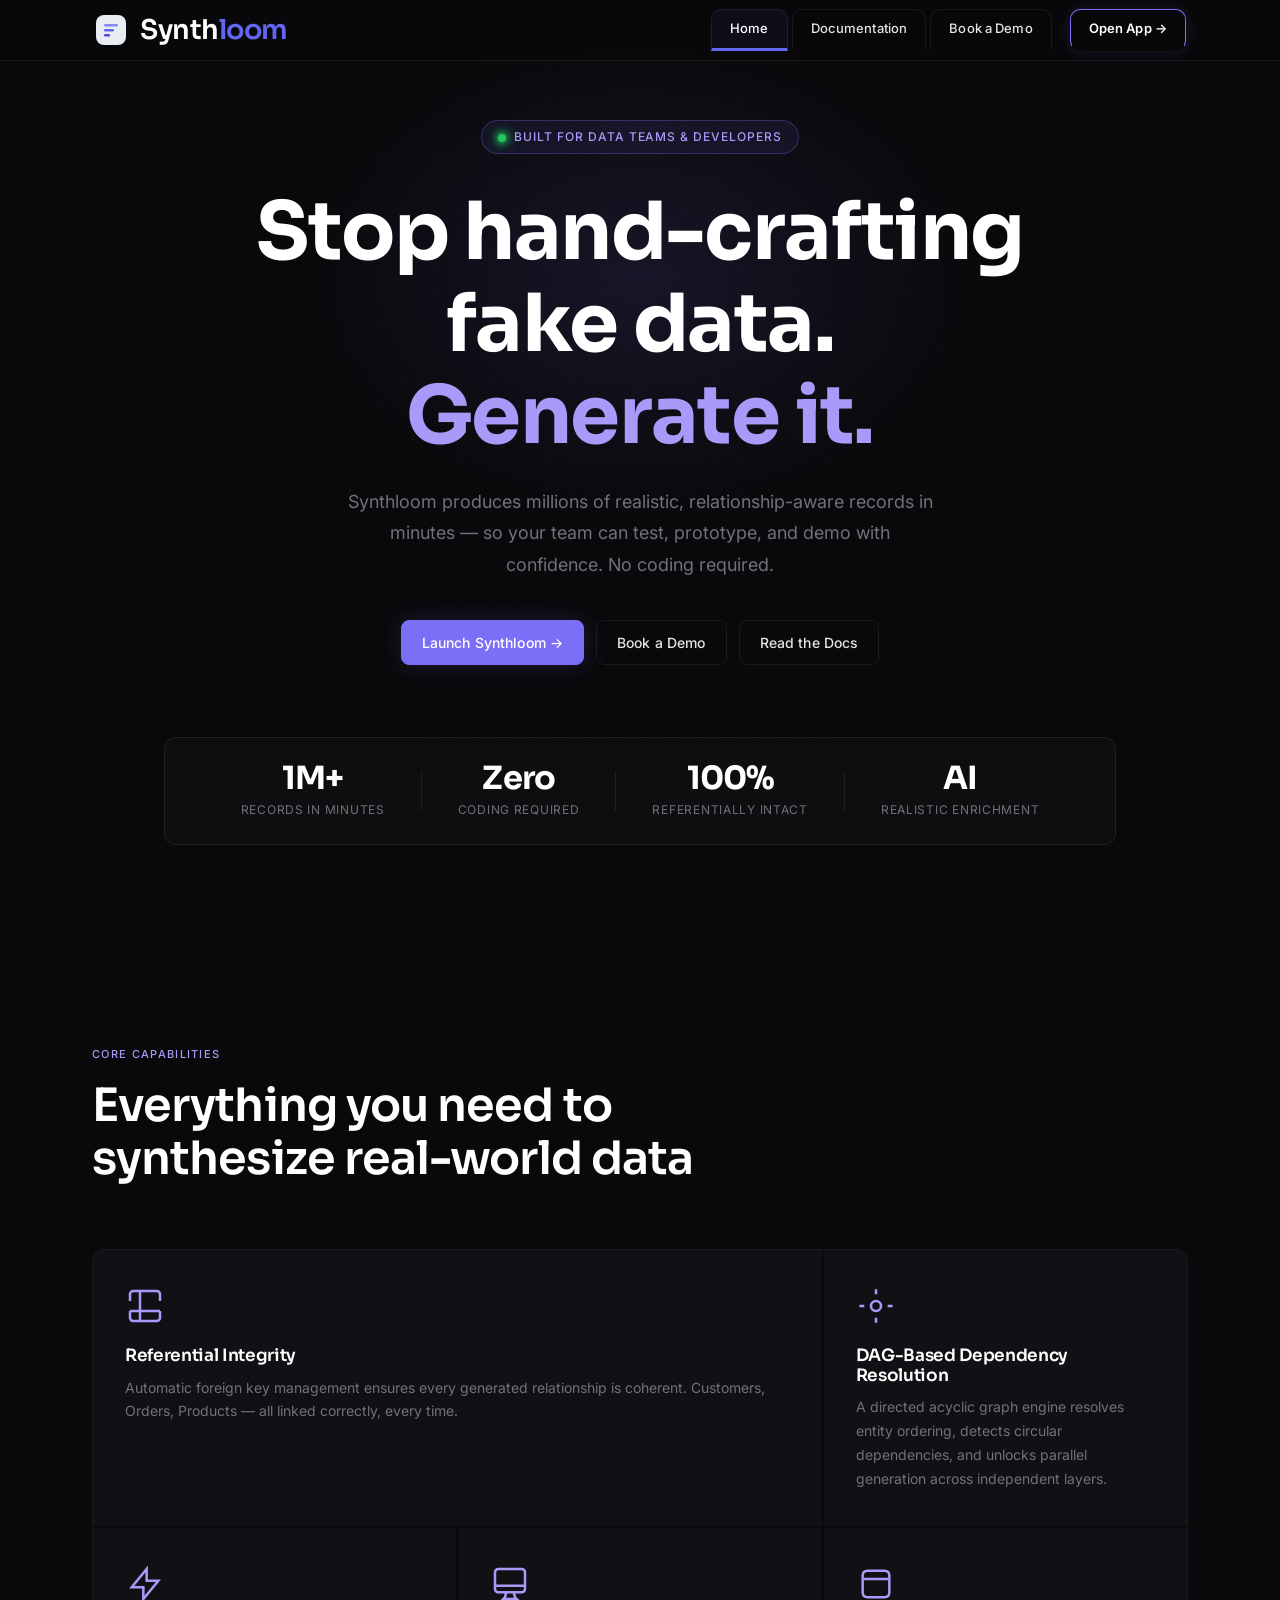
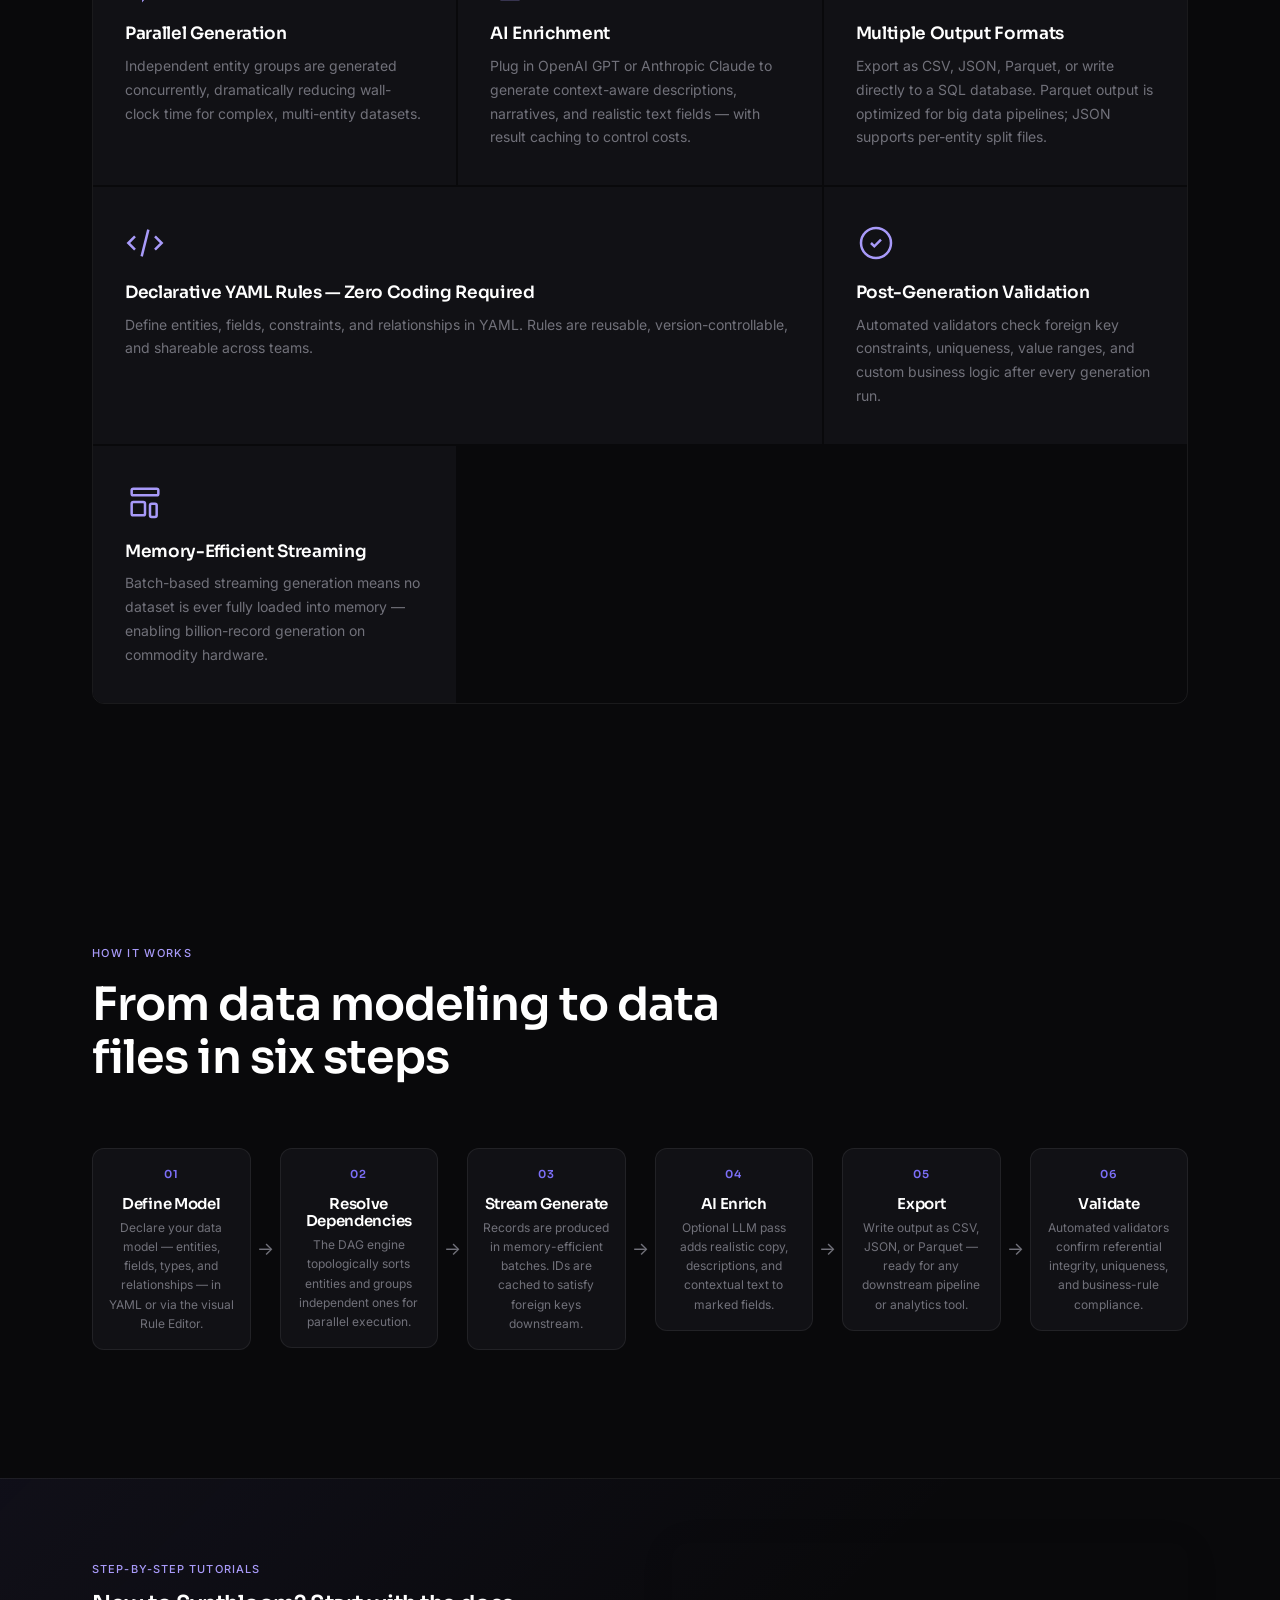
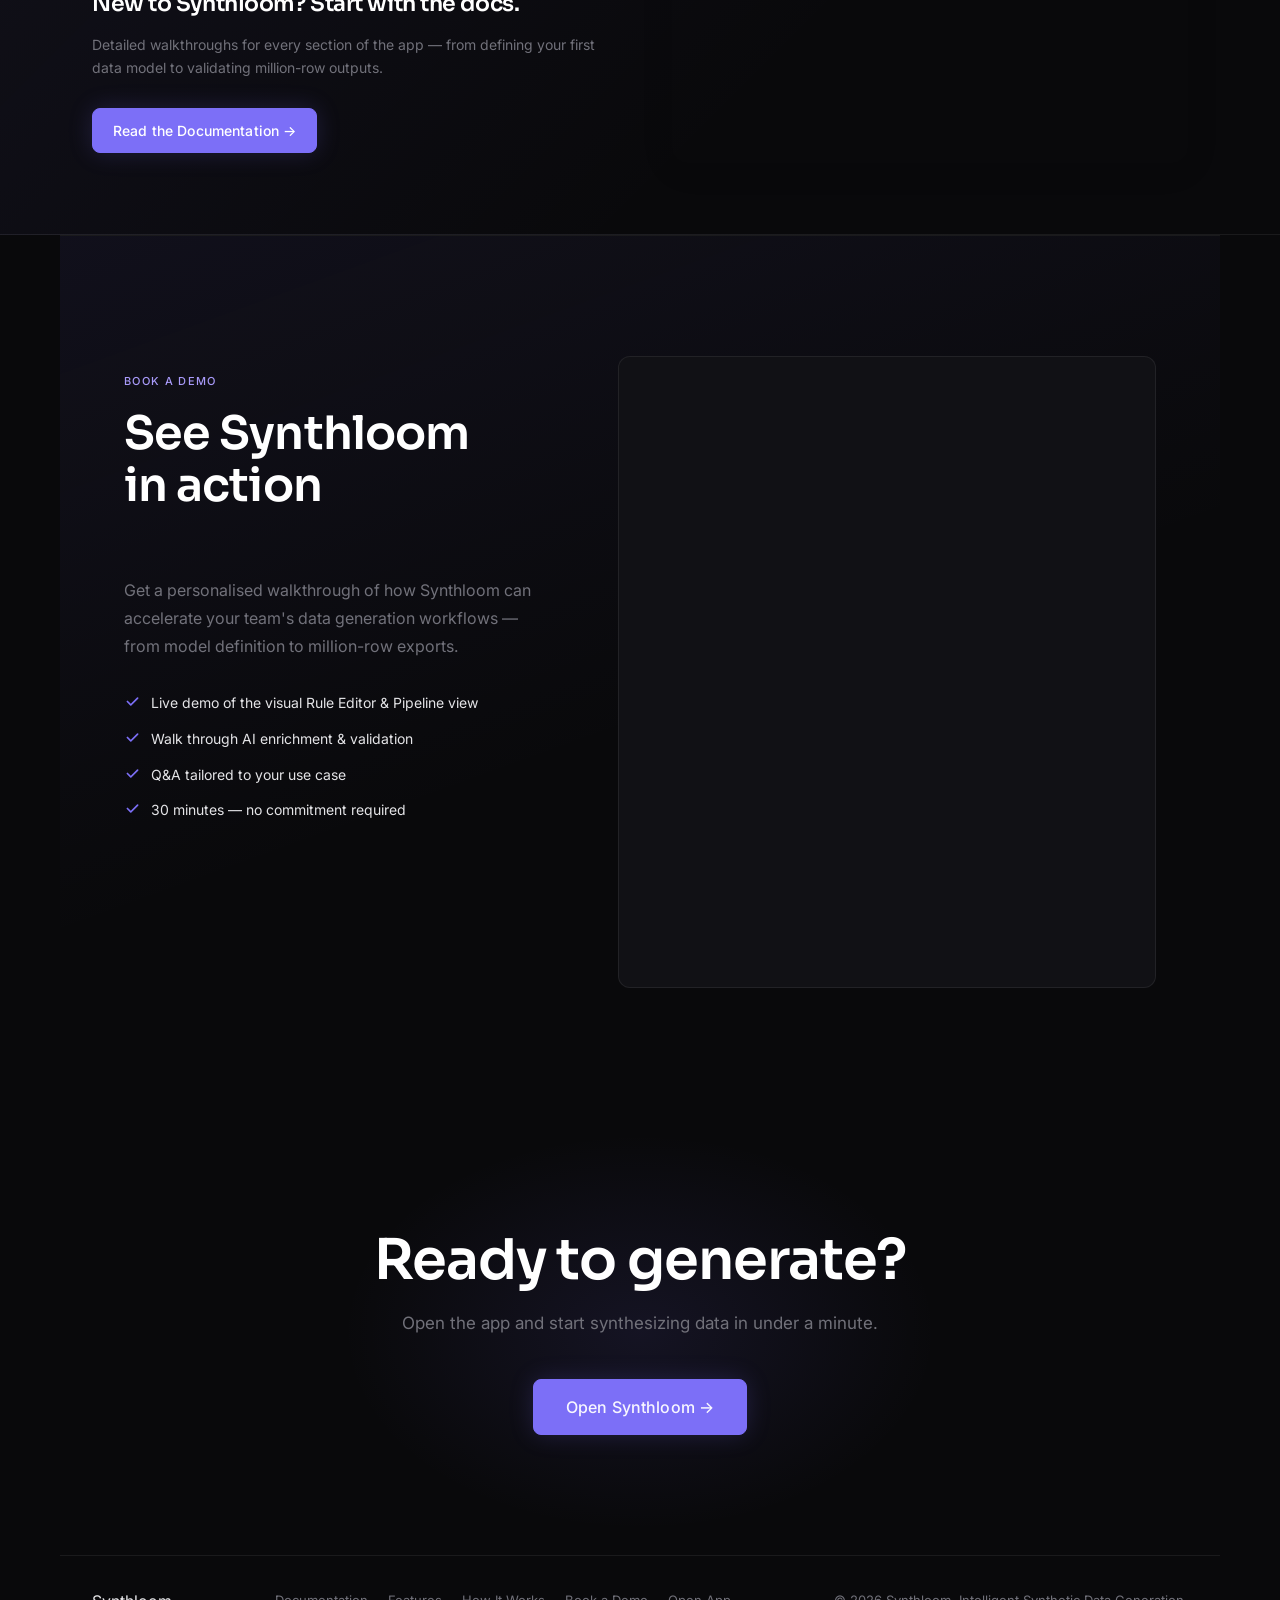
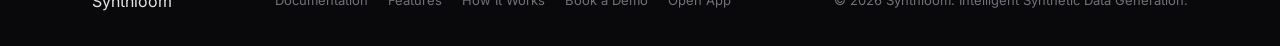
==== commit 285b133f: "Updated header & demo section" ====
--- a/index.html
+++ b/index.html
@@ -4,6 +4,11 @@
   <meta charset="UTF-8" />
   <meta name="viewport" content="width=device-width, initial-scale=1.0" />
   <title>Synthloom — Intelligent Synthetic Data Generation</title>
+  <meta name="description" content="Stop hand-crafting fake data. Generate it. Synthloom produces millions of realistic, relationship-aware records in minutes — no coding required. Plug in OpenAI GPT or Anthropic Claude to generate context-aware descriptions, narratives, and realistic text fields." />
+  <meta property="og:title" content="Stop hand-crafting fake data. Generate it." />
+  <meta property="og:description" content="Synthloom produces millions of realistic, relationship-aware records in minutes — no coding required. Plug in OpenAI GPT or Anthropic Claude to generate context-aware descriptions, narratives, and realistic text fields." />
+  <meta property="og:url" content="https://info-synthloom.atanuconsulting.in" />
+  <meta property="og:type" content="website" />
   <link rel="preconnect" href="https://fonts.googleapis.com" />
   <link rel="preconnect" href="https://fonts.gstatic.com" crossorigin />
   <link href="https://fonts.googleapis.com/css2?family=Inter:wght@300;400;500;600&family=Sora:wght@300;400;600;700&display=swap" rel="stylesheet" />
@@ -289,20 +294,10 @@
         </ul>
       </div>
       <div class="demo-calendly">
-        <!-- Step 1: name capture -->
-        <div class="demo-prefill" id="demo-prefill">
-          <p class="demo-prefill-heading">Who should we expect?</p>
-          <div class="demo-prefill-fields">
-            <input id="demo-prefill-name" type="text" placeholder="Your full name" autocomplete="name" />
-            <input id="demo-prefill-email" type="email" placeholder="Work email" autocomplete="email" />
-          </div>
-          <button class="btn btn--primary demo-prefill-btn" id="demo-prefill-submit">
-            Pick a time &rarr;
-          </button>
-          <p class="demo-prefill-note">Calendar subject will read: <em id="demo-subject-preview">Synthloom Demo: Your Name</em></p>
-        </div>
-        <!-- Step 2: Calendly widget (rendered by JS) -->
-        <div class="demo-calendly-widget" id="demo-calendly-widget"></div>
+        <!-- Calendly Inline Widget for synthloom-info -->
+        <div style="min-width:320px;height:630px;">
+          <iframe src="https://calendly.com/synthloom-info" style="border:0;width:100%;height:100%;min-width:320px;min-height:630px;" frameborder="0" allowfullscreen></iframe>
+        </div>
       </div>
     </div>
   </section>
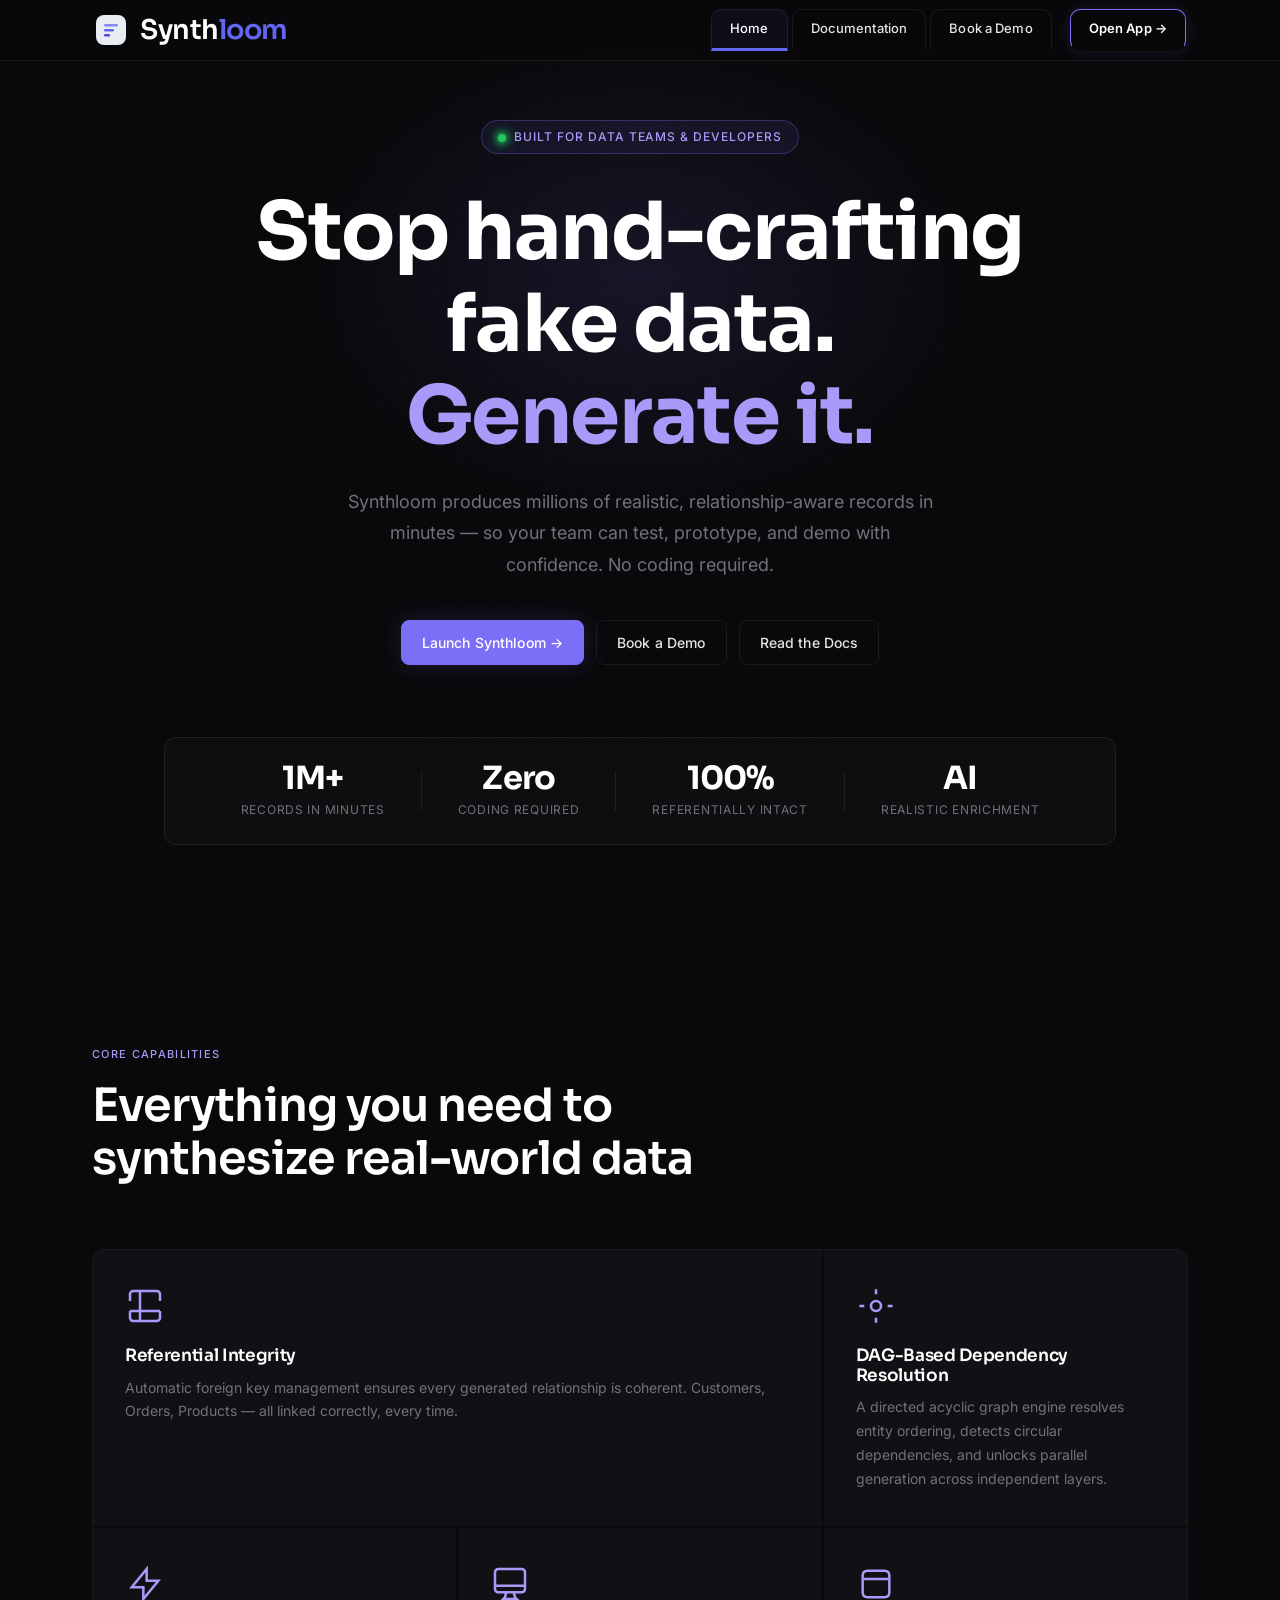
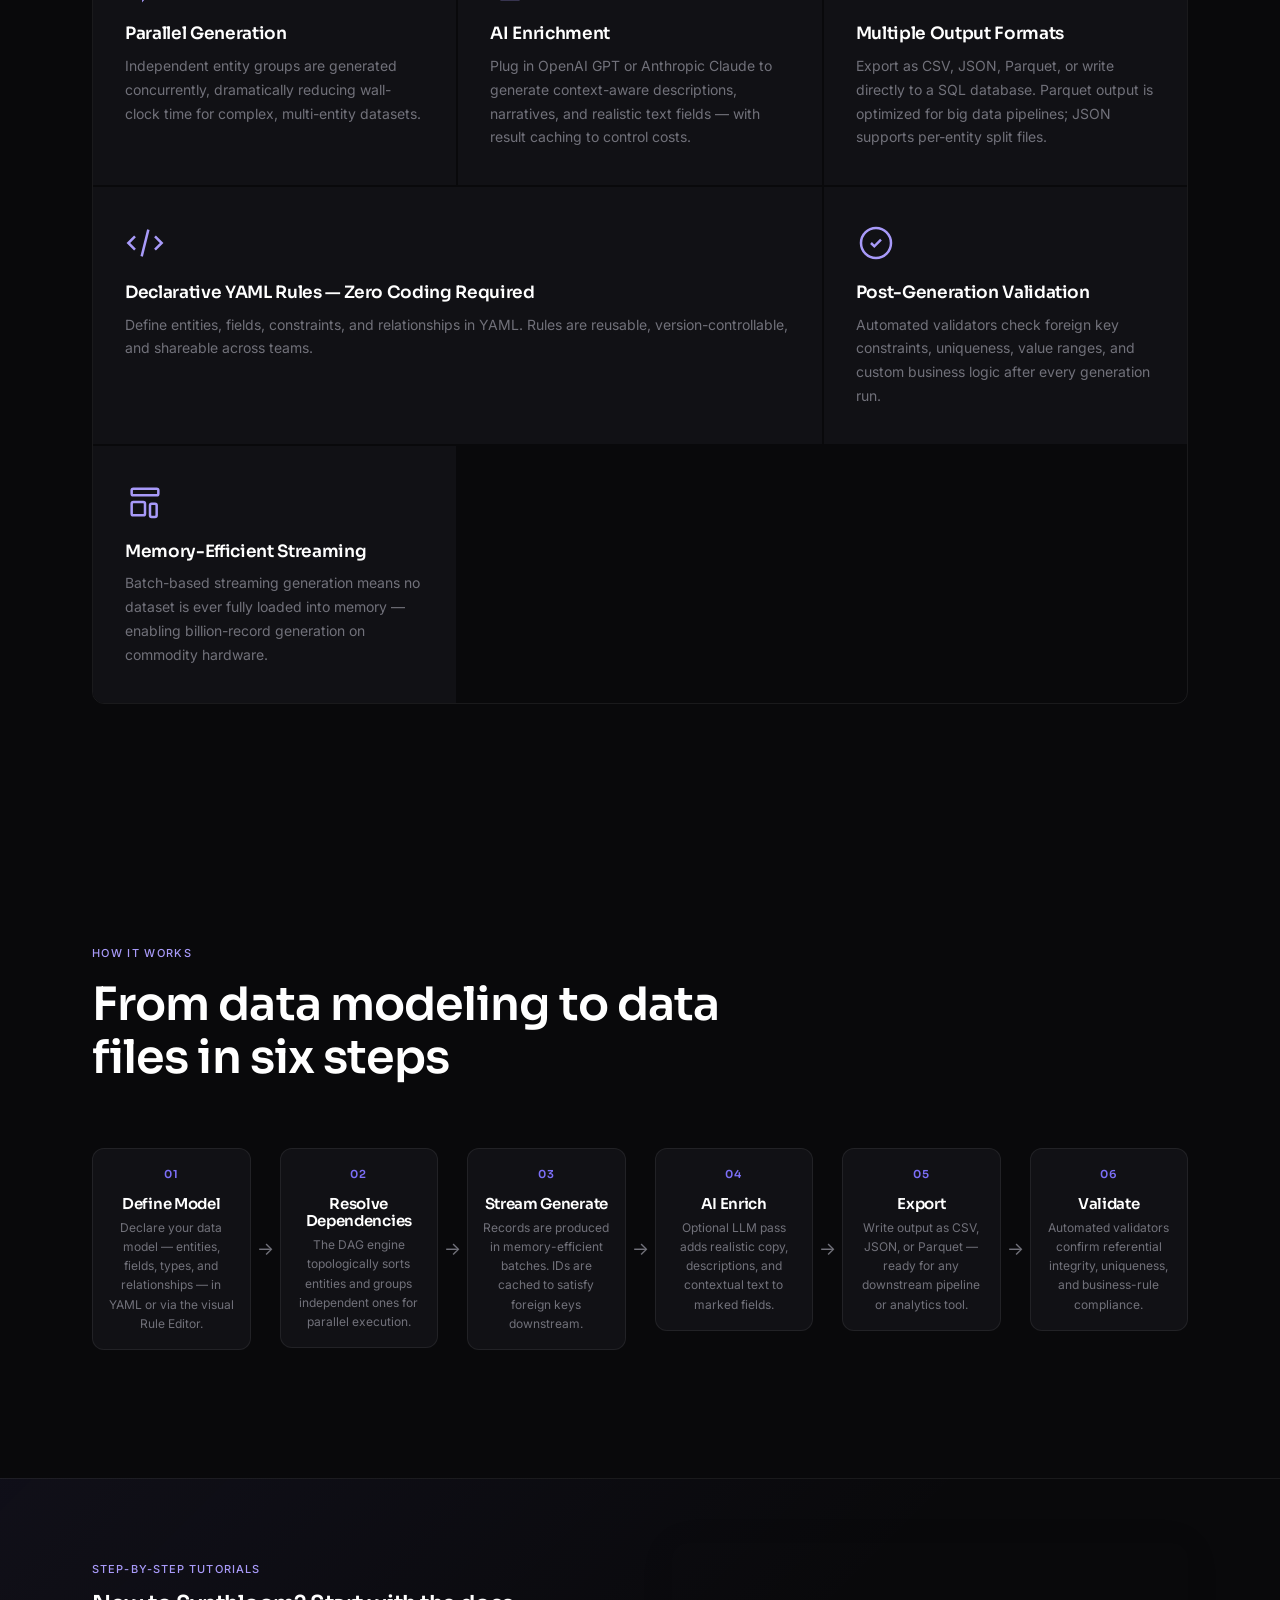
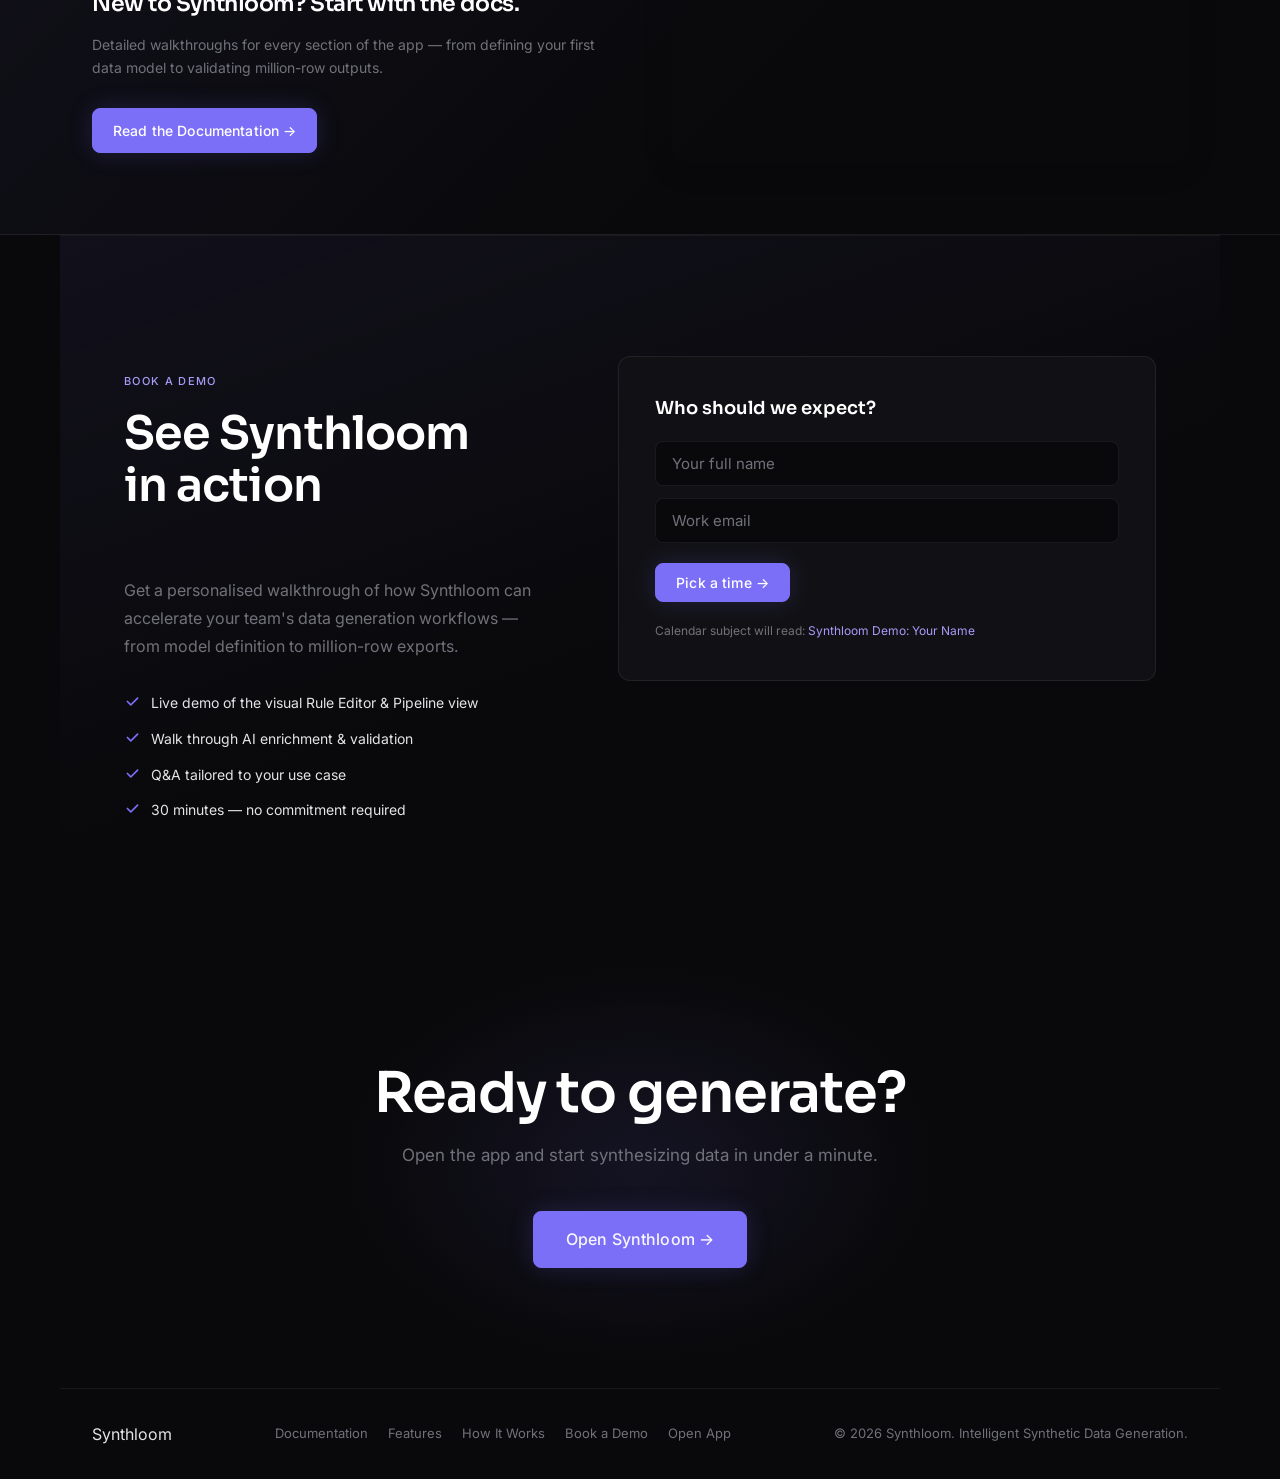
==== commit cf2959c8: "Updated header & demo section" ====
--- a/index.html
+++ b/index.html
@@ -45,6 +45,19 @@
   </nav>
 
   <style>
+        /* Match Calendly widget background to site */
+        .demo-calendly-widget iframe {
+          background: #111115 !important;
+          color-scheme: dark;
+          border-radius: 16px;
+          box-shadow: 0 4px 32px rgba(0,0,0,0.12);
+        }
+        .demo-calendly-widget {
+          background: #111115;
+          border-radius: 16px;
+          box-shadow: 0 4px 32px rgba(0,0,0,0.12);
+          padding: 0;
+        }
     .nav-right .btn.btn--nav {
       border-radius: 10px 10px 0 0;
       border-bottom: 3.5px solid transparent;
@@ -294,10 +307,20 @@
         </ul>
       </div>
       <div class="demo-calendly">
-        <!-- Calendly Inline Widget for synthloom-info -->
-        <div style="min-width:320px;height:630px;">
-          <iframe src="https://calendly.com/synthloom-info" style="border:0;width:100%;height:100%;min-width:320px;min-height:630px;" frameborder="0" allowfullscreen></iframe>
-        </div>
+        <!-- Step 1: name capture -->
+        <div class="demo-prefill" id="demo-prefill">
+          <p class="demo-prefill-heading">Who should we expect?</p>
+          <div class="demo-prefill-fields">
+            <input id="demo-prefill-name" type="text" placeholder="Your full name" autocomplete="name" />
+            <input id="demo-prefill-email" type="email" placeholder="Work email" autocomplete="email" />
+          </div>
+          <button class="btn btn--primary demo-prefill-btn" id="demo-prefill-submit">
+            Pick a time &rarr;
+          </button>
+          <p class="demo-prefill-note">Calendar subject will read: <em id="demo-subject-preview">Synthloom Demo: Your Name</em></p>
+        </div>
+        <!-- Step 2: Calendly widget (rendered by JS) -->
+        <div class="demo-calendly-widget" id="demo-calendly-widget"></div>
       </div>
     </div>
   </section>
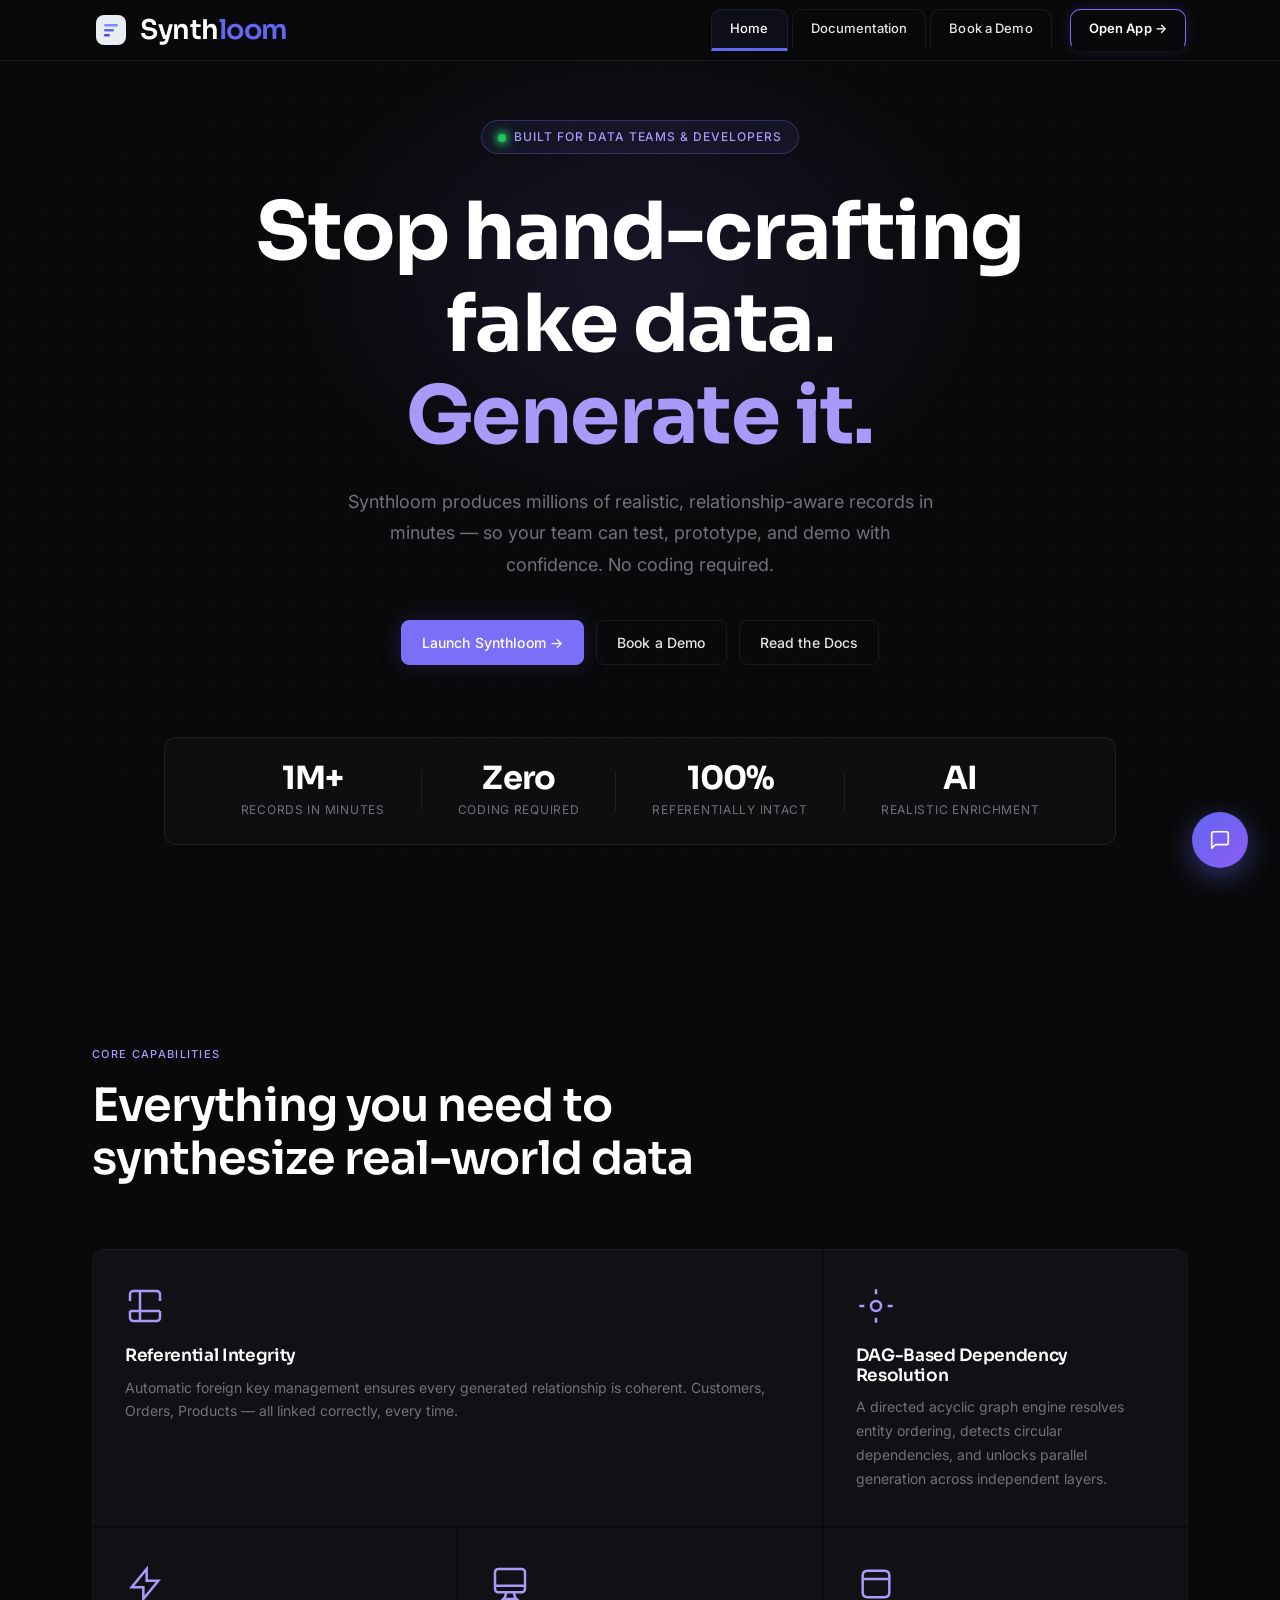
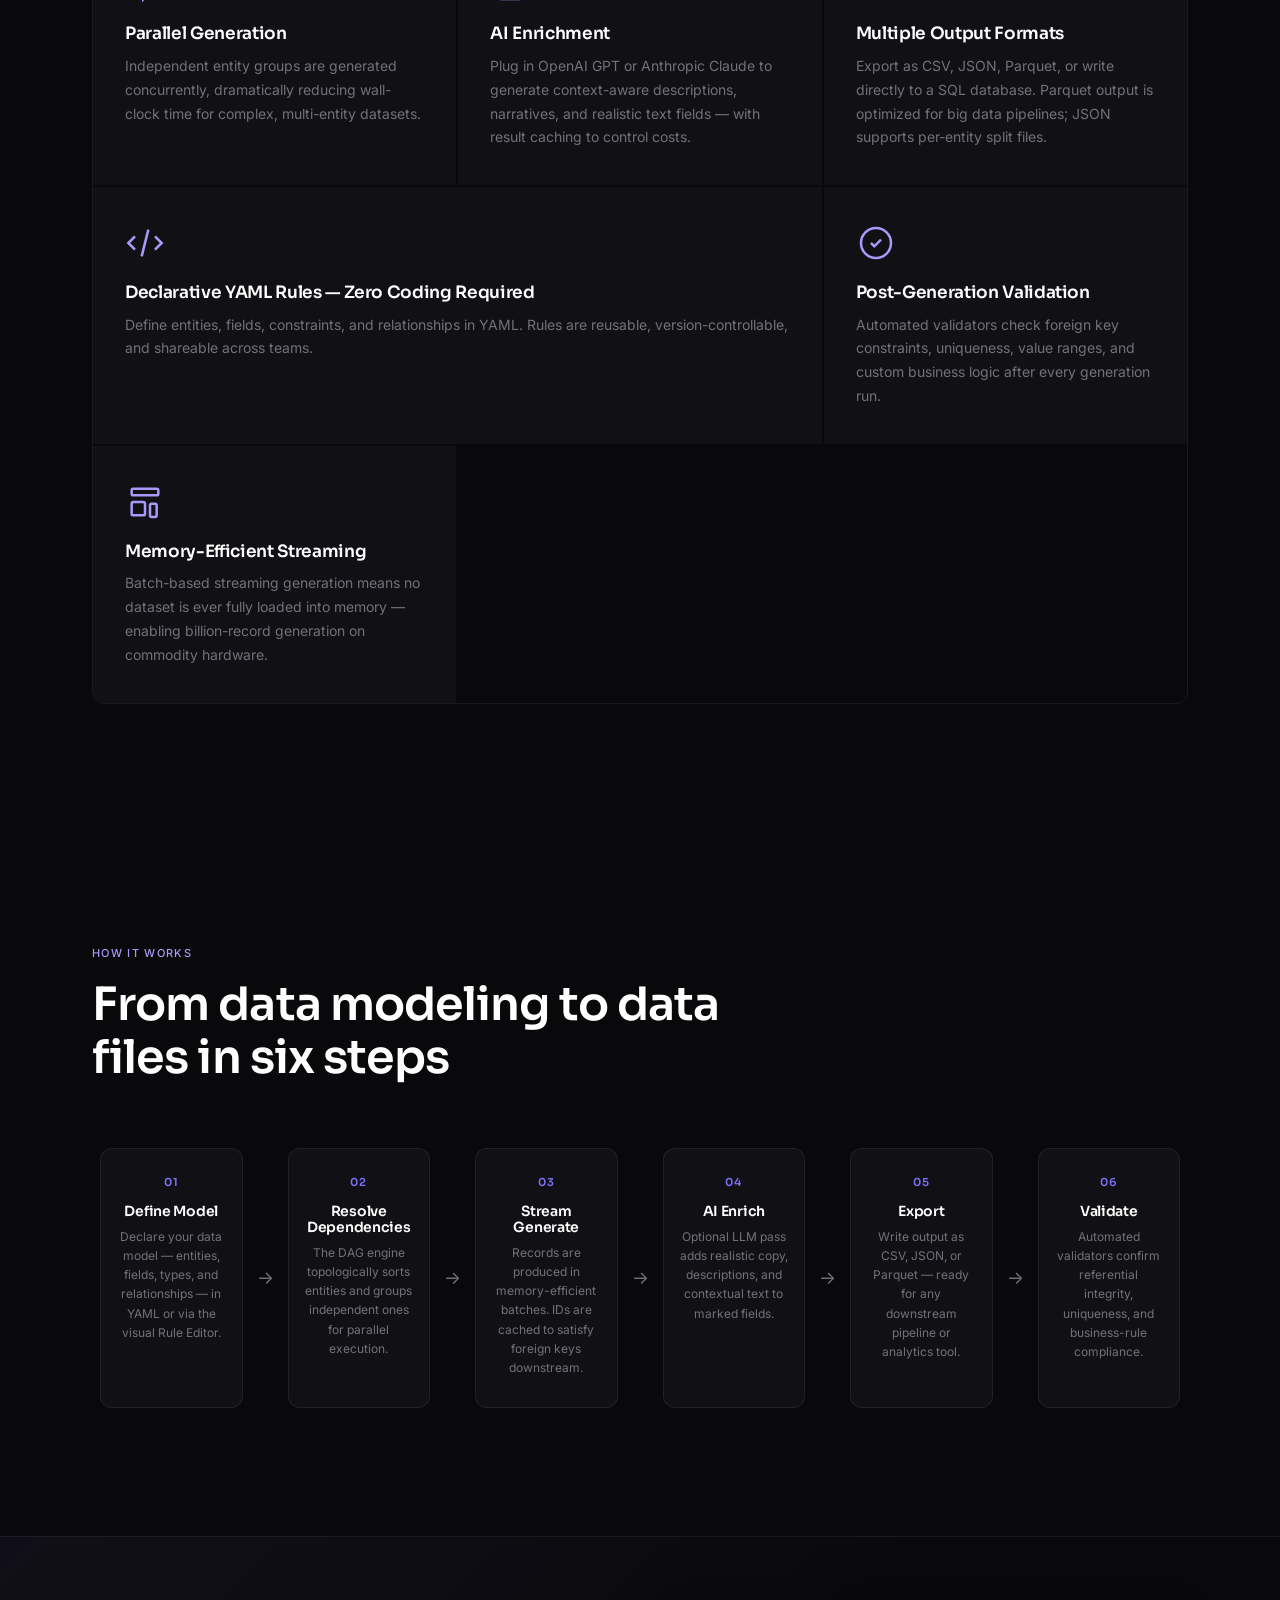
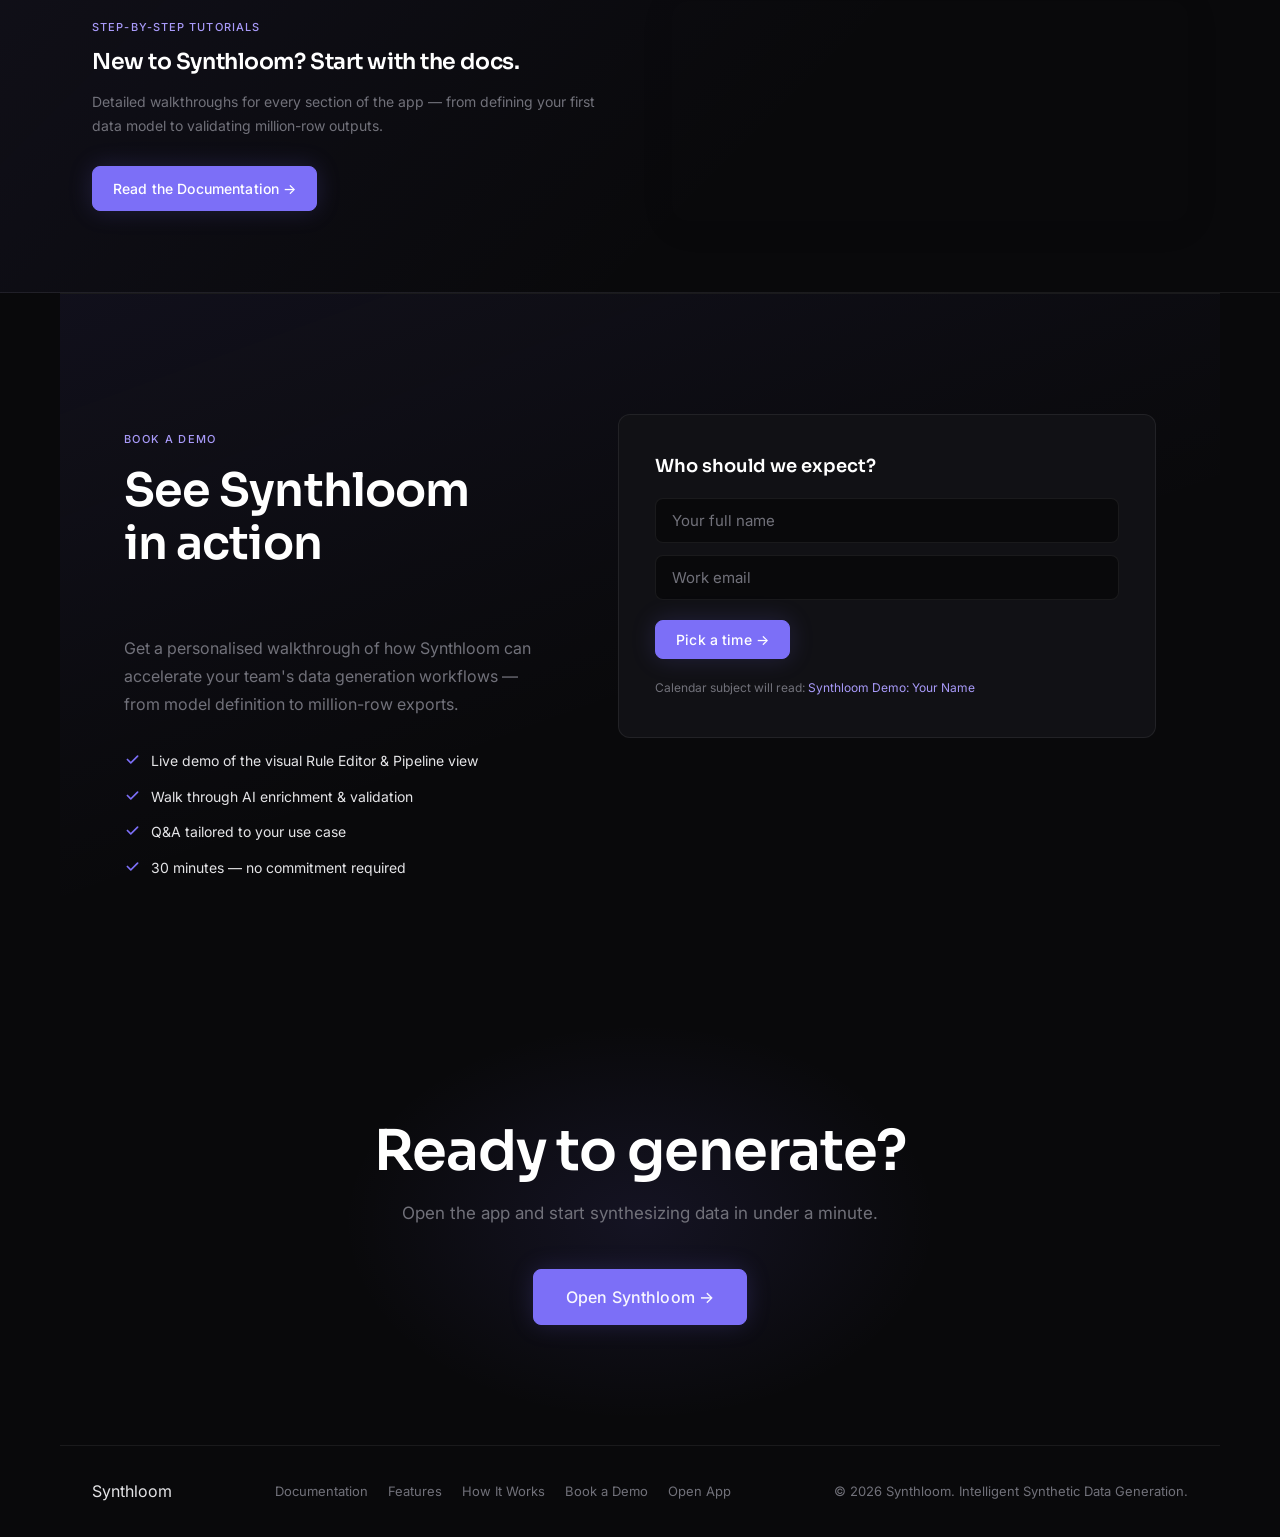
==== commit 01ae8218: "Updated for chatbot" ====
--- a/index.html
+++ b/index.html
@@ -346,5 +346,31 @@
   </footer>
 
   <script src="main.js"></script>
+
+  <!-- Chat Bubble Widget -->
+  <div id="chat-bubble" class="chat-bubble-container">
+    <div class="chat-bubble-header">
+      <div class="chat-header-info">
+        <div class="chat-status-dot"></div>
+        <h3>Synthloom</h3>
+      </div>
+      <button id="close-chat" class="chat-close" aria-label="Close">
+        <svg width="14" height="14" viewBox="0 0 14 14" fill="none"><path d="M1 1l12 12M13 1L1 13" stroke="currentColor" stroke-width="2" stroke-linecap="round"/></svg>
+      </button>
+    </div>
+    <div id="chat-messages" class="chat-messages"></div>
+    <div class="chat-input-area">
+      <input type="text" id="chat-input" placeholder="Type your question…" autocomplete="off" />
+      <button id="send-chat" aria-label="Send">
+        <svg width="16" height="16" viewBox="0 0 16 16" fill="none"><path d="M14.5 1.5L7 9M14.5 1.5L10 14l-3-5-5-3 12.5-4.5z" stroke="currentColor" stroke-width="1.8" stroke-linecap="round" stroke-linejoin="round"/></svg>
+      </button>
+    </div>
+  </div>
+
+  <button id="chat-toggle" class="chat-toggle-btn" aria-label="Open chat">
+    <svg width="22" height="22" viewBox="0 0 24 24" fill="none"><path d="M21 15a2 2 0 01-2 2H7l-4 4V5a2 2 0 012-2h14a2 2 0 012 2v10z" stroke="currentColor" stroke-width="1.8" stroke-linecap="round" stroke-linejoin="round"/></svg>
+  </button>
+
+  <script src="chatbot.js"></script>
 </body>
 </html>
--- a/styles.css
+++ b/styles.css
@@ -725,7 +725,7 @@
 
 .pipeline {
   display: flex;
-  align-items: flex-start;
+  align-items: stretch;
   gap: 0;
   overflow-x: visible;
   padding-bottom: 8px;
@@ -733,19 +733,36 @@
 
 
 .pipeline-step {
-  flex: 1;
+  flex: 1 1 0;
   min-width: 0;
   display: flex;
   flex-direction: column;
   align-items: center;
   justify-content: flex-start;
-  padding: 16px 12px;
+  padding: 24px 16px;
   border: 1px solid var(--border);
   border-radius: var(--radius);
   background: var(--surface);
   transition: border-color 0.2s;
   box-sizing: border-box;
   text-align: center;
+  height: 100%;
+  min-height: 260px;
+  max-width: 200px;
+  margin: 0 8px;
+}
+
+.pipeline-step .step-body {
+  flex: 1 1 auto;
+  display: flex;
+  flex-direction: column;
+  justify-content: flex-start;
+}
+}
+
+.pipeline {
+  align-items: stretch;
+}
 }
 
 .pipeline-step .step-body h4 {
@@ -931,3 +948,264 @@
   opacity: 1;
   transform: translateY(0);
 }
+
+/* ── CHAT BUBBLE WIDGET ──────────────────────────────────── */
+
+.chat-toggle-btn {
+  position: fixed;
+  bottom: 32px;
+  right: 32px;
+  width: 56px;
+  height: 56px;
+  border-radius: 50%;
+  background: linear-gradient(135deg, #6366f1 0%, #8b5cf6 100%);
+  color: white;
+  border: none;
+  cursor: pointer;
+  box-shadow: 0 8px 28px rgba(99, 102, 241, 0.45);
+  transition: transform 0.25s ease, box-shadow 0.25s ease;
+  z-index: 999;
+  display: flex;
+  align-items: center;
+  justify-content: center;
+}
+
+.chat-toggle-btn:hover {
+  transform: scale(1.1);
+  box-shadow: 0 12px 36px rgba(99, 102, 241, 0.55);
+}
+
+.chat-toggle-btn:active {
+  transform: scale(0.96);
+}
+
+.chat-bubble-container {
+  position: fixed;
+  bottom: 100px;
+  right: 32px;
+  width: 392px;
+  height: 560px;
+  background: #0e0e11;
+  border: 1px solid rgba(255, 255, 255, 0.07);
+  border-radius: 20px;
+  display: flex;
+  flex-direction: column;
+  box-shadow: 0 32px 80px rgba(0, 0, 0, 0.65),
+              0 0 0 1px rgba(99, 102, 241, 0.08);
+  transform: translateY(16px) scale(0.97);
+  transform-origin: bottom right;
+  transition: opacity 0.25s ease, transform 0.3s cubic-bezier(0.16, 1, 0.3, 1);
+  z-index: 1000;
+  opacity: 0;
+  pointer-events: none;
+  overflow: hidden;
+}
+
+.chat-bubble-container.open {
+  transform: translateY(0) scale(1);
+  opacity: 1;
+  pointer-events: auto;
+}
+
+/* Header */
+.chat-bubble-header {
+  padding: 16px 18px;
+  border-bottom: 1px solid rgba(255, 255, 255, 0.06);
+  display: flex;
+  justify-content: space-between;
+  align-items: center;
+  background: #13131a;
+  flex-shrink: 0;
+}
+
+.chat-header-info {
+  display: flex;
+  align-items: center;
+  gap: 10px;
+}
+
+.chat-status-dot {
+  width: 8px;
+  height: 8px;
+  border-radius: 50%;
+  background: #34d399;
+  box-shadow: 0 0 0 3px rgba(52, 211, 153, 0.2);
+  flex-shrink: 0;
+}
+
+.chat-bubble-header h3 {
+  margin: 0;
+  font-size: 15px;
+  font-weight: 600;
+  color: #f4f4f5;
+  letter-spacing: -0.2px;
+  font-family: var(--font-display);
+}
+
+.chat-close {
+  background: transparent;
+  border: none;
+  color: #52525b;
+  cursor: pointer;
+  width: 32px;
+  height: 32px;
+  display: flex;
+  align-items: center;
+  justify-content: center;
+  border-radius: 8px;
+  transition: background 0.15s, color 0.15s;
+  flex-shrink: 0;
+}
+
+.chat-close:hover {
+  background: rgba(255, 255, 255, 0.06);
+  color: #e4e4e7;
+}
+
+/* Messages */
+.chat-messages {
+  flex: 1;
+  overflow-y: auto;
+  padding: 20px 16px;
+  display: flex;
+  flex-direction: column;
+  gap: 10px;
+  background: #0e0e11;
+}
+
+.chat-messages::-webkit-scrollbar {
+  width: 4px;
+}
+
+.chat-messages::-webkit-scrollbar-track {
+  background: transparent;
+}
+
+.chat-messages::-webkit-scrollbar-thumb {
+  background: rgba(255, 255, 255, 0.08);
+  border-radius: 2px;
+}
+
+.chat-msg {
+  padding: 11px 15px;
+  border-radius: 14px;
+  max-width: 82%;
+  word-wrap: break-word;
+  font-size: 13.5px;
+  line-height: 1.6;
+  animation: msgIn 0.22s ease;
+}
+
+@keyframes msgIn {
+  from { opacity: 0; transform: translateY(8px); }
+  to   { opacity: 1; transform: translateY(0); }
+}
+
+.chat-msg-user {
+  background: #6366f1;
+  color: #fff;
+  align-self: flex-end;
+  border-radius: 14px 14px 4px 14px;
+}
+
+.chat-msg-bot {
+  background: #1c1c24;
+  color: #d4d4d8;
+  align-self: flex-start;
+  border: 1px solid rgba(255, 255, 255, 0.06);
+  border-radius: 14px 14px 14px 4px;
+}
+
+/* Input area */
+.chat-input-area {
+  padding: 14px 16px;
+  border-top: 1px solid rgba(255, 255, 255, 0.06);
+  display: flex;
+  gap: 8px;
+  align-items: center;
+  background: #13131a;
+  flex-shrink: 0;
+}
+
+.chat-input-area input {
+  flex: 1;
+  padding: 10px 14px;
+  background: #1c1c24;
+  border: 1px solid rgba(255, 255, 255, 0.08);
+  border-radius: 10px;
+  color: #f4f4f5;
+  font-size: 13.5px;
+  font-family: var(--font-sans);
+  transition: border-color 0.2s, box-shadow 0.2s;
+}
+
+.chat-input-area input:focus {
+  outline: none;
+  border-color: rgba(99, 102, 241, 0.5);
+  box-shadow: 0 0 0 3px rgba(99, 102, 241, 0.1);
+}
+
+.chat-input-area input::placeholder {
+  color: #52525b;
+}
+
+.chat-input-area button {
+  width: 38px;
+  height: 38px;
+  padding: 0;
+  background: #6366f1;
+  color: white;
+  border: none;
+  border-radius: 10px;
+  cursor: pointer;
+  display: flex;
+  align-items: center;
+  justify-content: center;
+  transition: background 0.2s, transform 0.15s;
+  flex-shrink: 0;
+}
+
+.chat-input-area button:hover {
+  background: #4f46e5;
+  transform: translateY(-1px);
+}
+
+.chat-input-area button:active {
+  transform: translateY(0);
+}
+
+/* Responsive */
+@media (max-width: 768px) {
+  .chat-bubble-container {
+    width: 360px;
+    height: 520px;
+    bottom: 88px;
+    right: 20px;
+  }
+
+  .chat-toggle-btn {
+    bottom: 20px;
+    right: 20px;
+  }
+}
+
+@media (max-width: 480px) {
+  .chat-bubble-container {
+    width: calc(100vw - 24px);
+    height: 480px;
+    bottom: 80px;
+    right: 12px;
+  }
+
+  .chat-toggle-btn {
+    bottom: 16px;
+    right: 12px;
+    width: 52px;
+    height: 52px;
+  }
+
+  .chat-msg {
+    max-width: 88%;
+    font-size: 13px;
+  }
+}
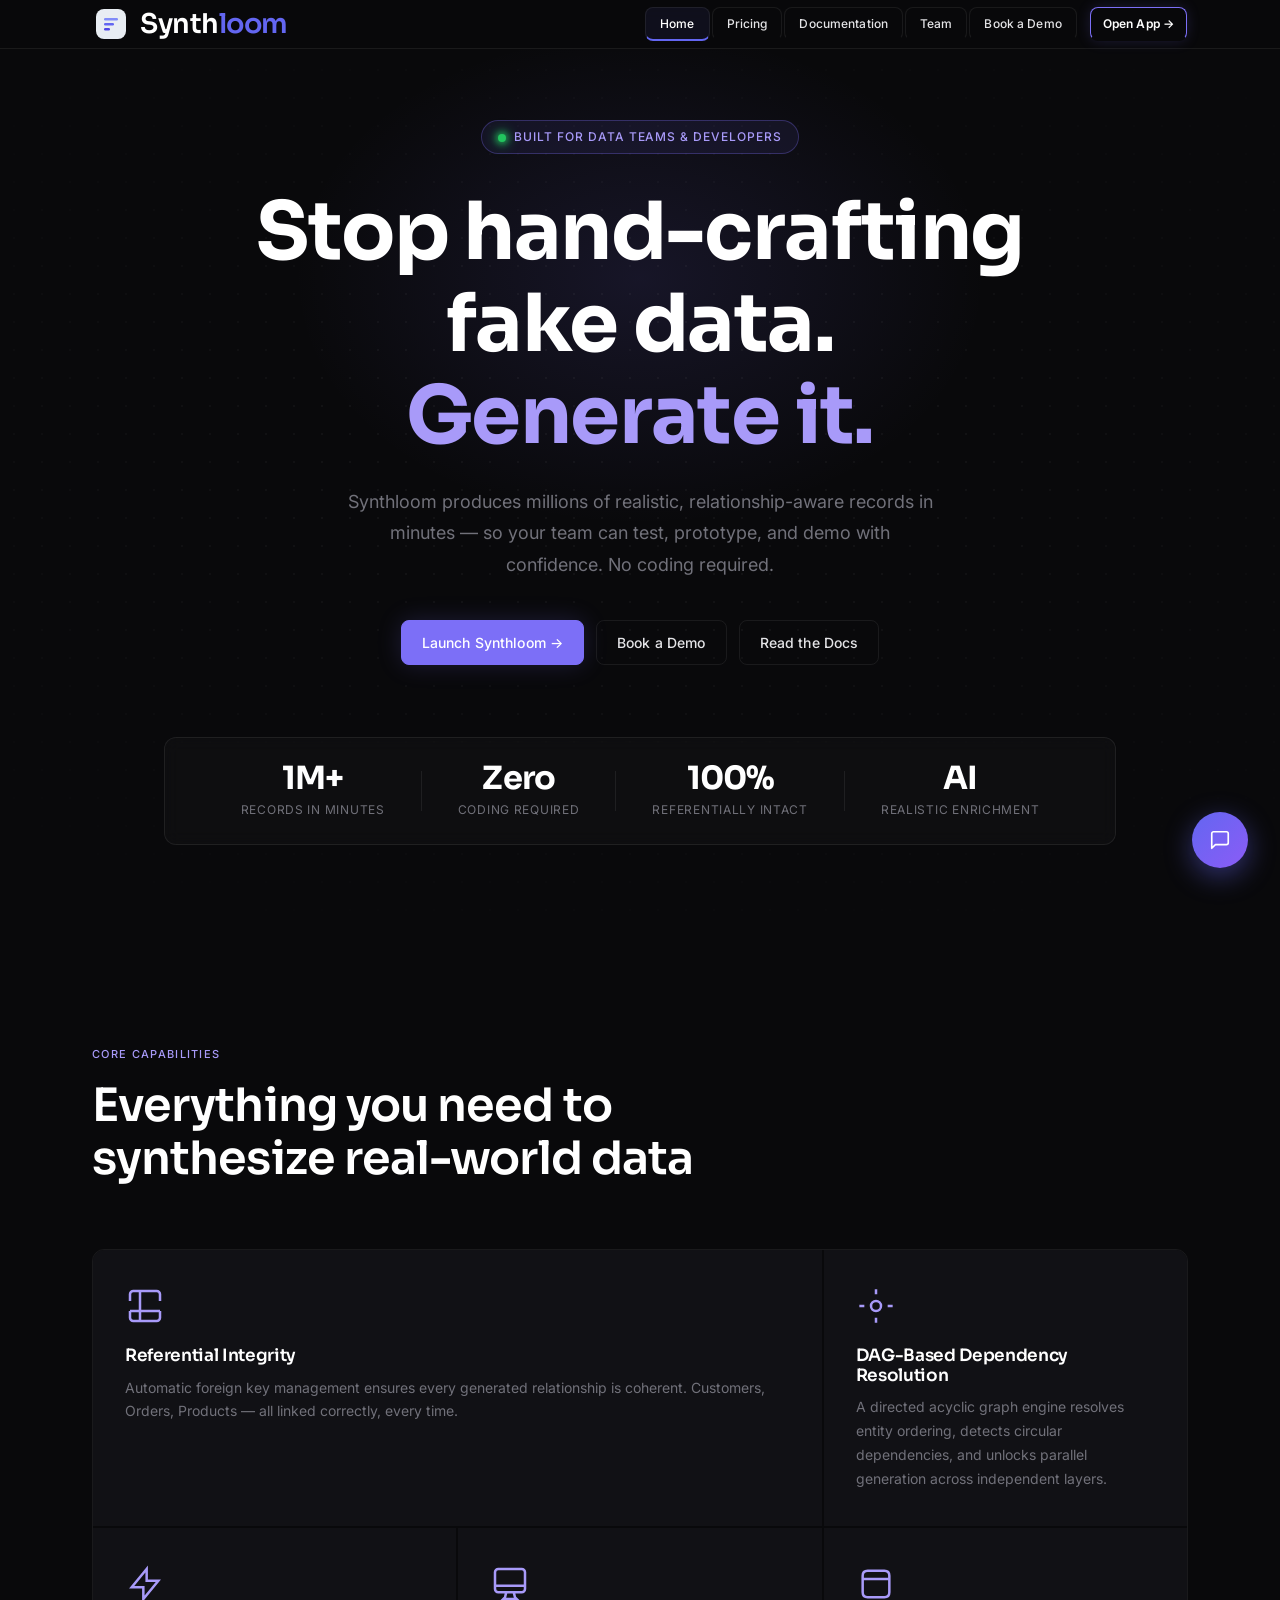
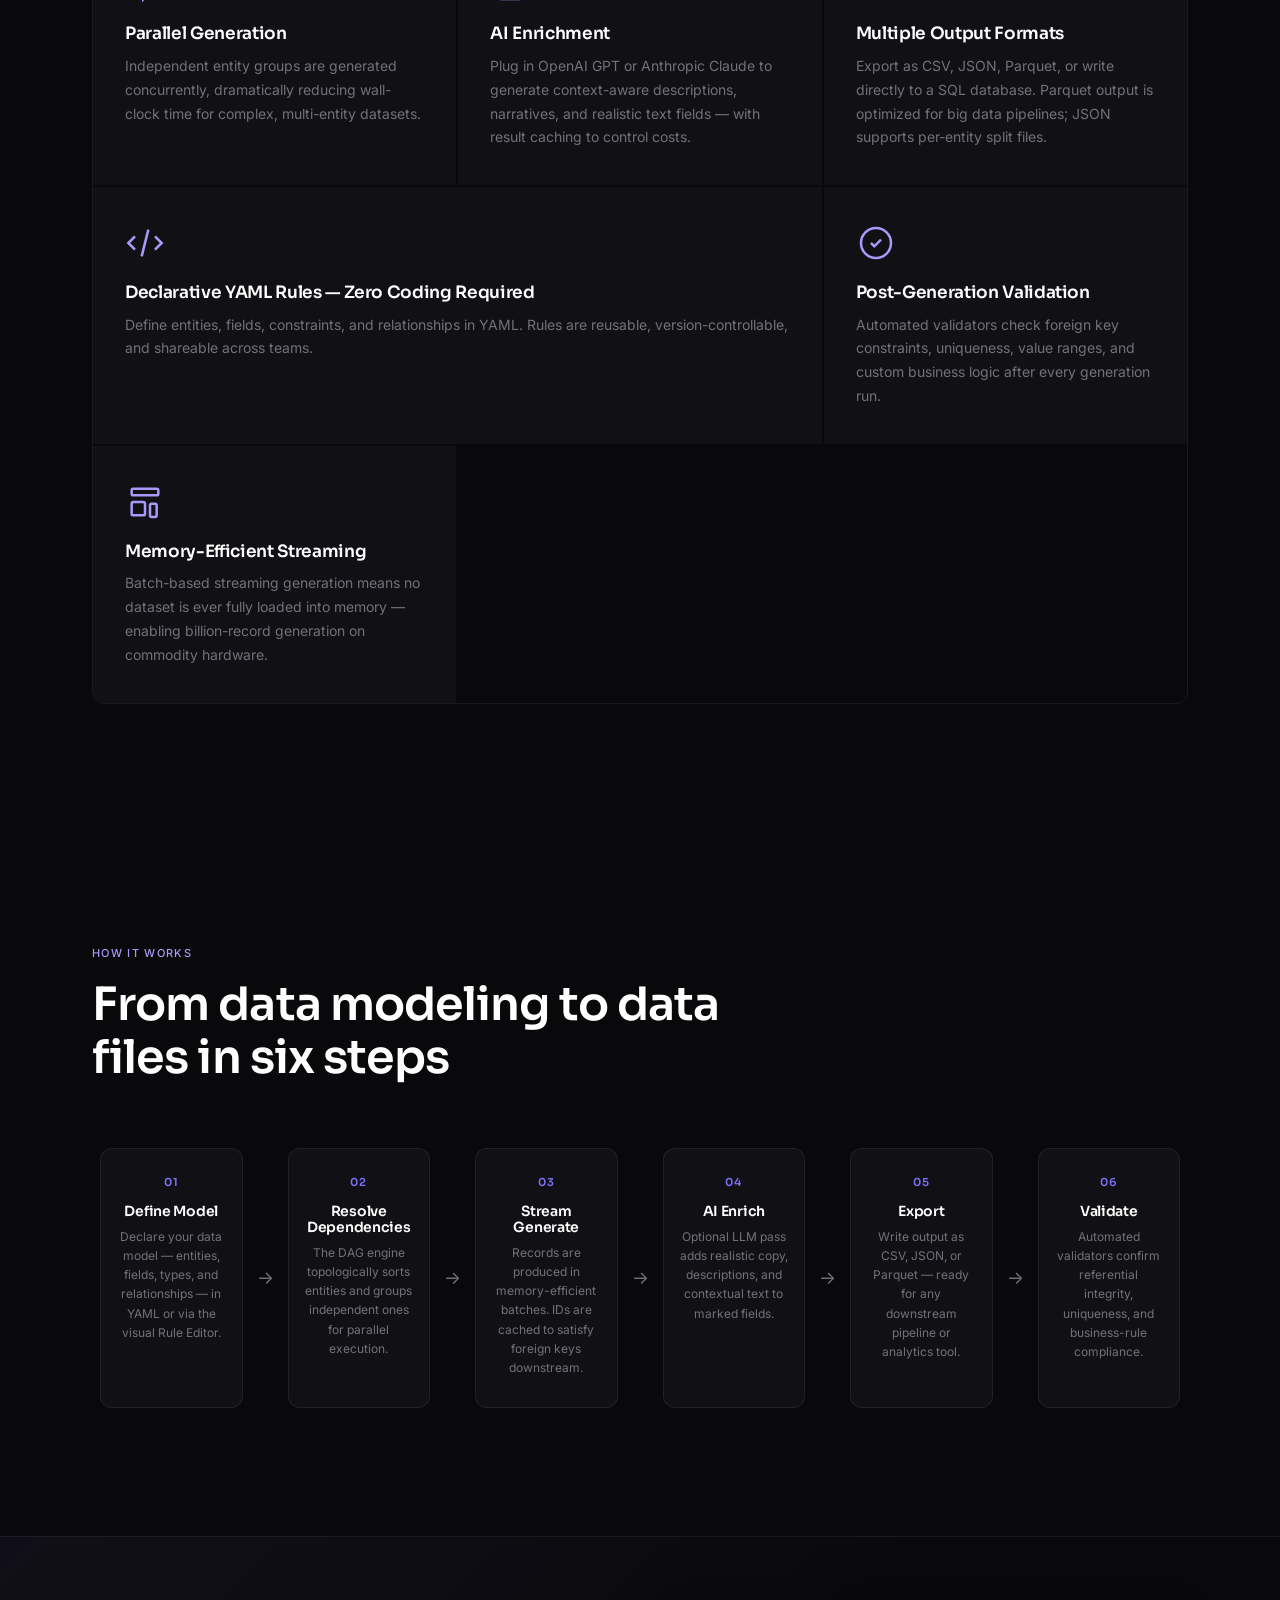
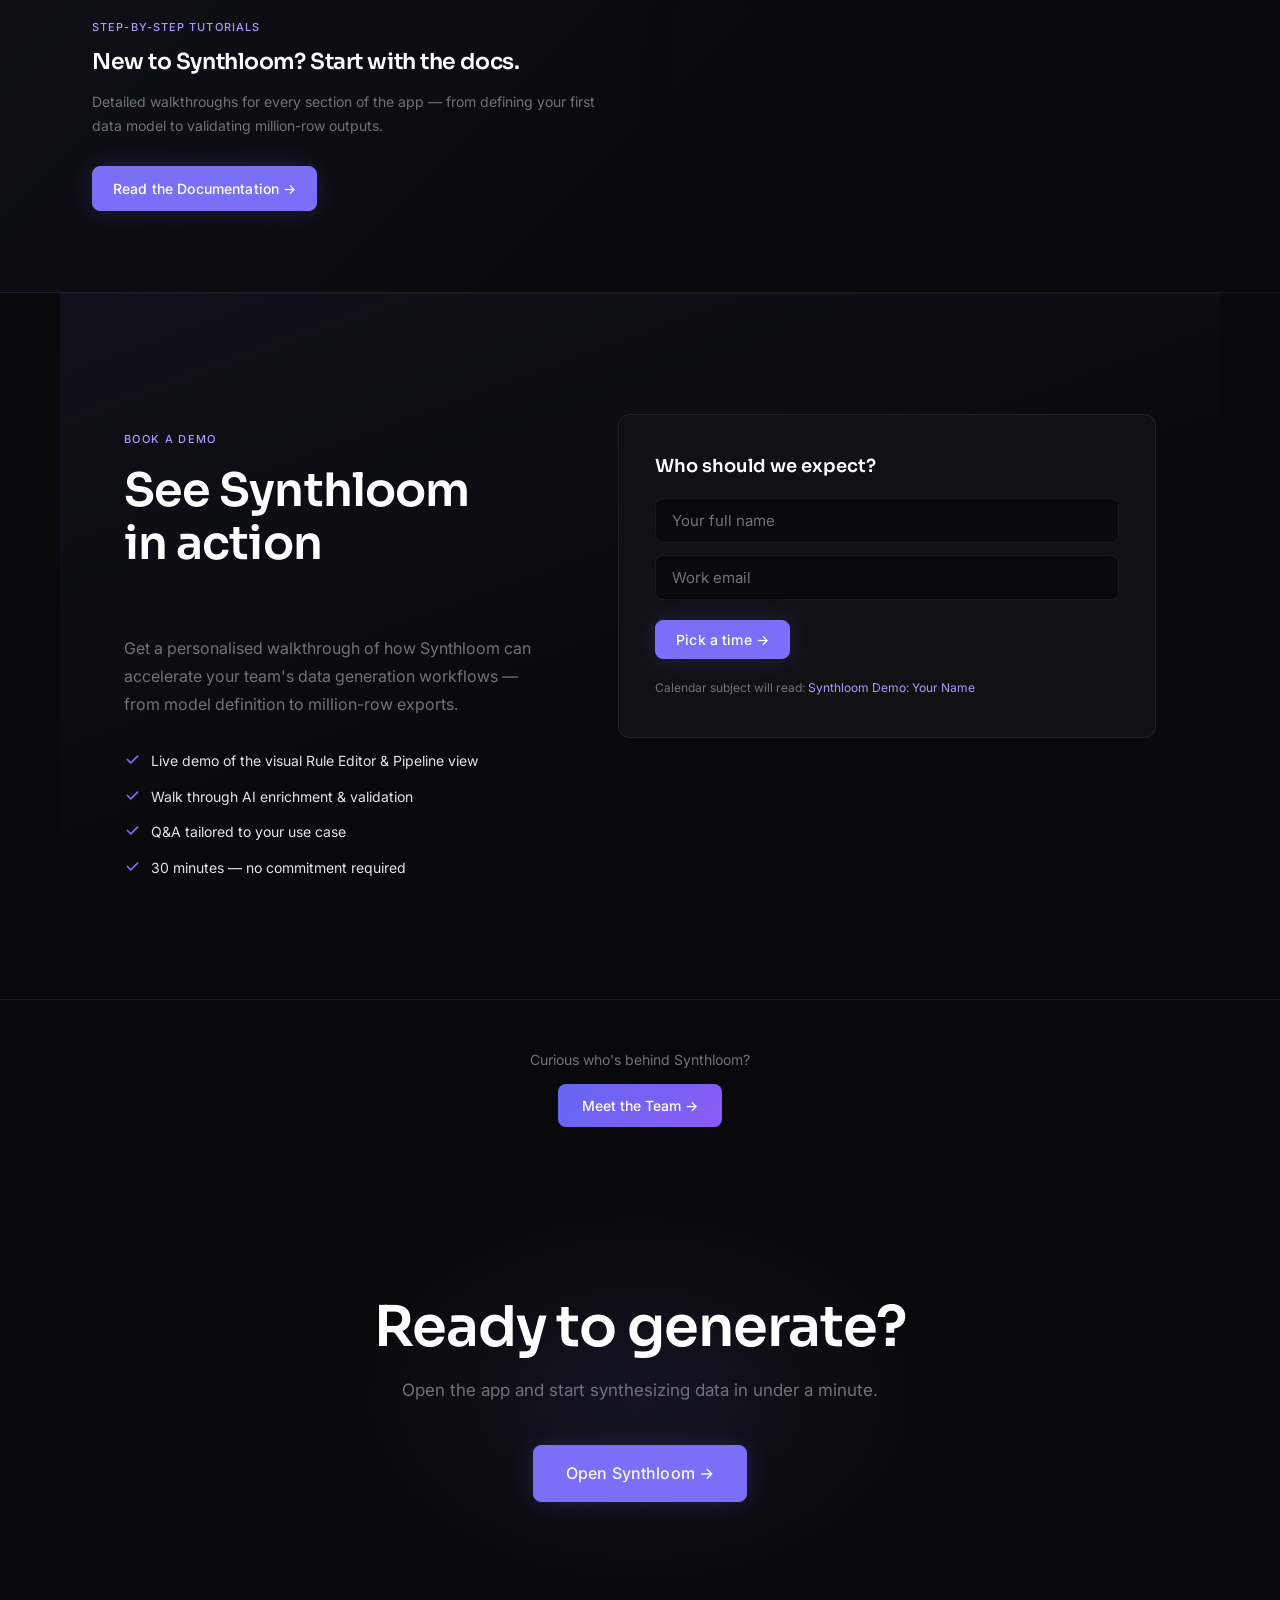
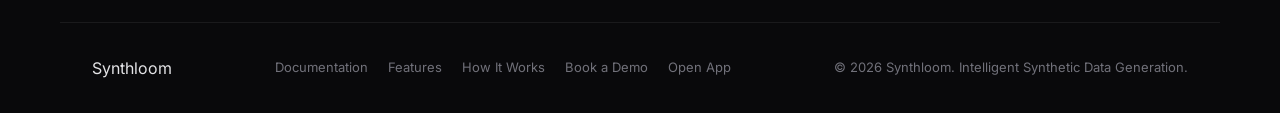
==== commit e8243b65: "Updated for chatbot" ====
--- a/index.html
+++ b/index.html
@@ -37,7 +37,9 @@
       </a>
       <div class="nav-right" style="gap:0;">
         <a href="index.html" class="btn btn--ghost btn--nav nav-link-home nav-link-active">Home</a>
+        <a href="pricing.html" class="btn btn--ghost btn--nav nav-link-pricing">Pricing</a>
         <a href="docs.html" class="btn btn--ghost btn--nav nav-link-docs">Documentation</a>
+        <a href="team.html" class="btn btn--ghost btn--nav nav-link-team">Team</a>
         <a href="#book-demo" class="btn btn--ghost btn--nav nav-link-demo">Book a Demo</a>
         <a href="https://synthloom.atanuconsulting.in" target="_blank" rel="noopener" class="btn btn--nav btn--nav-open">Open App &rarr;</a>
       </div>
@@ -59,28 +61,29 @@
           padding: 0;
         }
     .nav-right .btn.btn--nav {
-      border-radius: 10px 10px 0 0;
-      border-bottom: 3.5px solid transparent;
-      margin: 0 2px;
+      border-radius: 8px;
+      border-bottom: 2px solid transparent;
+      margin: 0 1px;
       font-weight: 500;
       position: relative;
       background: transparent;
-      transition: border-color 0.2s, color 0.2s;
+      transition: all 0.2s;
     }
     .nav-right .btn.btn--nav.nav-link-active,
     .nav-right .btn.btn--nav.active {
-      border-bottom: 3.5px solid #6366f1;
+      border-bottom: 2px solid #6366f1;
       color: #fff;
-      background: rgba(99,102,241,0.07);
+      background: rgba(99,102,241,0.08);
       z-index: 2;
     }
     .nav-right .btn.btn--nav:hover {
       color: #a89af9;
     }
     .nav-right .btn.btn--nav-open {
-      margin-left: 16px;
-      border-radius: 10px;
+      margin-left: 12px;
+      border-radius: 8px;
       font-weight: 600;
+      padding: 6px 12px;
     }
   </style>
   <script>
@@ -89,12 +92,19 @@
       var path = window.location.pathname;
       var home = document.querySelector('.nav-link-home');
       var docs = document.querySelector('.nav-link-docs');
-      if (path.endsWith('docs.html')) {
+      var team = document.querySelector('.nav-link-team');
+      if (path.includes('team.html')) {
+        team && team.classList.add('nav-link-active');
+        home && home.classList.remove('nav-link-active');
+        docs && docs.classList.remove('nav-link-active');
+      } else if (path.endsWith('docs.html')) {
         docs && docs.classList.add('nav-link-active');
         home && home.classList.remove('nav-link-active');
+        team && team.classList.remove('nav-link-active');
       } else {
         home && home.classList.add('nav-link-active');
         docs && docs.classList.remove('nav-link-active');
+        team && team.classList.remove('nav-link-active');
       }
     })();
   </script>
@@ -325,6 +335,12 @@
     </div>
   </section>
 
+  <!-- TEAM LINK -->
+  <div style="text-align: center; padding: 48px 32px; border-top: 1px solid rgba(255, 255, 255, 0.07);">
+    <p style="font-size: 14px; color: var(--muted); margin-bottom: 12px;">Curious who's behind Synthloom?</p>
+    <a href="team.html" style="display: inline-block; padding: 10px 24px; background: linear-gradient(135deg, #6366f1 0%, #8b5cf6 100%); color: white; text-decoration: none; border-radius: 8px; font-weight: 500; transition: transform 0.2s ease; font-size: 14px;">Meet the Team →</a>
+  </div>
+
   <!-- CTA -->
   <section class="cta-section">
     <h2 class="cta-title">Ready to generate?</h2>
--- a/styles.css
+++ b/styles.css
@@ -109,8 +109,8 @@
   background: transparent;
   color: var(--text);
   border-color: var(--border);
-  padding: 8px 18px;
-  font-size: 13px;
+  padding: 6px 14px;
+  font-size: 12px;
 }
 
 .btn--nav:hover {
@@ -167,7 +167,7 @@
   max-width: var(--max-w);
   margin: 0 auto;
   padding: 0 32px;
-  height: 60px;
+  height: 48px;
   display: flex;
   align-items: center;
   justify-content: space-between;
@@ -176,7 +176,7 @@
 .nav-right {
   display: flex;
   align-items: center;
-  gap: 8px;
+  gap: 4px;
 }
 
 /* ── DOCS BANNER ─────────────────────────────────────────── */
@@ -879,6 +879,9 @@
   .platform-grid {
     grid-template-columns: repeat(2, 1fr);
   }
+  .team-grid {
+    grid-template-columns: repeat(2, 1fr);
+  }
 }
 
 @media (max-width: 768px) {
@@ -909,6 +912,10 @@
   }
 
   .platform-grid {
+    grid-template-columns: 1fr;
+  }
+
+  .team-grid {
     grid-template-columns: 1fr;
   }
 
@@ -947,6 +954,82 @@
 .fade-up.visible {
   opacity: 1;
   transform: translateY(0);
+}
+
+/* ── TEAM SECTION ────────────────────────────────────────── */
+
+.section-subtitle {
+  font-size: 15px;
+  color: var(--muted);
+  margin-bottom: 48px;
+  max-width: 640px;
+}
+
+.team-grid {
+  display: grid;
+  grid-template-columns: repeat(2, 1fr);
+  gap: 24px;
+  margin-top: 32px;
+  max-width: 600px;
+  margin-left: auto;
+  margin-right: auto;
+}
+
+.team-card {
+  display: flex;
+  flex-direction: column;
+  align-items: center;
+  text-align: center;
+  padding: 24px 16px;
+  border: 1px solid var(--border);
+  border-radius: var(--radius);
+  background: var(--surface);
+  transition: all 0.3s ease;
+  min-width: 0;
+}
+
+.team-card:hover {
+  border-color: rgba(124, 111, 247, 0.4);
+  background: var(--surface-alt);
+  transform: translateY(-2px);
+  box-shadow: 0 6px 24px rgba(124, 111, 247, 0.10);
+}
+
+.team-avatar-placeholder {
+  width: 64px;
+  height: 64px;
+  border-radius: 50%;
+  background: var(--accent-glow);
+  display: flex;
+  align-items: center;
+  justify-content: center;
+  font-size: 28px;
+  margin-bottom: 14px;
+  border: 2px solid var(--border);
+}
+
+.team-name {
+  font-family: var(--font-display);
+  font-size: 15px;
+  font-weight: 600;
+  color: #fff;
+  margin-bottom: 4px;
+}
+
+.team-role {
+  font-size: 12px;
+  font-weight: 500;
+  color: var(--accent-light);
+  letter-spacing: 0.05em;
+  text-transform: uppercase;
+  margin-bottom: 8px;
+}
+
+.team-bio {
+  font-size: 13px;
+  color: var(--muted);
+  line-height: 1.5;
+  margin: 0;
 }
 
 /* ── CHAT BUBBLE WIDGET ──────────────────────────────────── */
@@ -981,10 +1064,11 @@
 
 .chat-bubble-container {
   position: fixed;
-  bottom: 100px;
+  bottom: 32px;
   right: 32px;
   width: 392px;
   height: 560px;
+  max-height: calc(100vh - 150px);
   background: #0e0e11;
   border: 1px solid rgba(255, 255, 255, 0.07);
   border-radius: 20px;
@@ -992,8 +1076,7 @@
   flex-direction: column;
   box-shadow: 0 32px 80px rgba(0, 0, 0, 0.65),
               0 0 0 1px rgba(99, 102, 241, 0.08);
-  transform: translateY(16px) scale(0.97);
-  transform-origin: bottom right;
+  transform: scale(0.97);
   transition: opacity 0.25s ease, transform 0.3s cubic-bezier(0.16, 1, 0.3, 1);
   z-index: 1000;
   opacity: 0;
@@ -1002,7 +1085,7 @@
 }
 
 .chat-bubble-container.open {
-  transform: translateY(0) scale(1);
+  transform: scale(1);
   opacity: 1;
   pointer-events: auto;
 }
@@ -1189,12 +1272,30 @@
   }
 }
 
+@media (max-width: 768px) {
+  .chat-bubble-container {
+    width: calc(100vw - 32px);
+    height: calc(100vh - 150px);
+    max-height: 520px;
+    bottom: 32px;
+    right: 16px;
+    overflow: hidden;
+  }
+
+  .chat-toggle-btn {
+    bottom: 20px;
+    right: 16px;
+  }
+}
+
 @media (max-width: 480px) {
   .chat-bubble-container {
     width: calc(100vw - 24px);
-    height: 480px;
-    bottom: 80px;
+    height: calc(100vh - 140px);
+    max-height: 450px;
+    bottom: 32px;
     right: 12px;
+    overflow: hidden;
   }
 
   .chat-toggle-btn {
